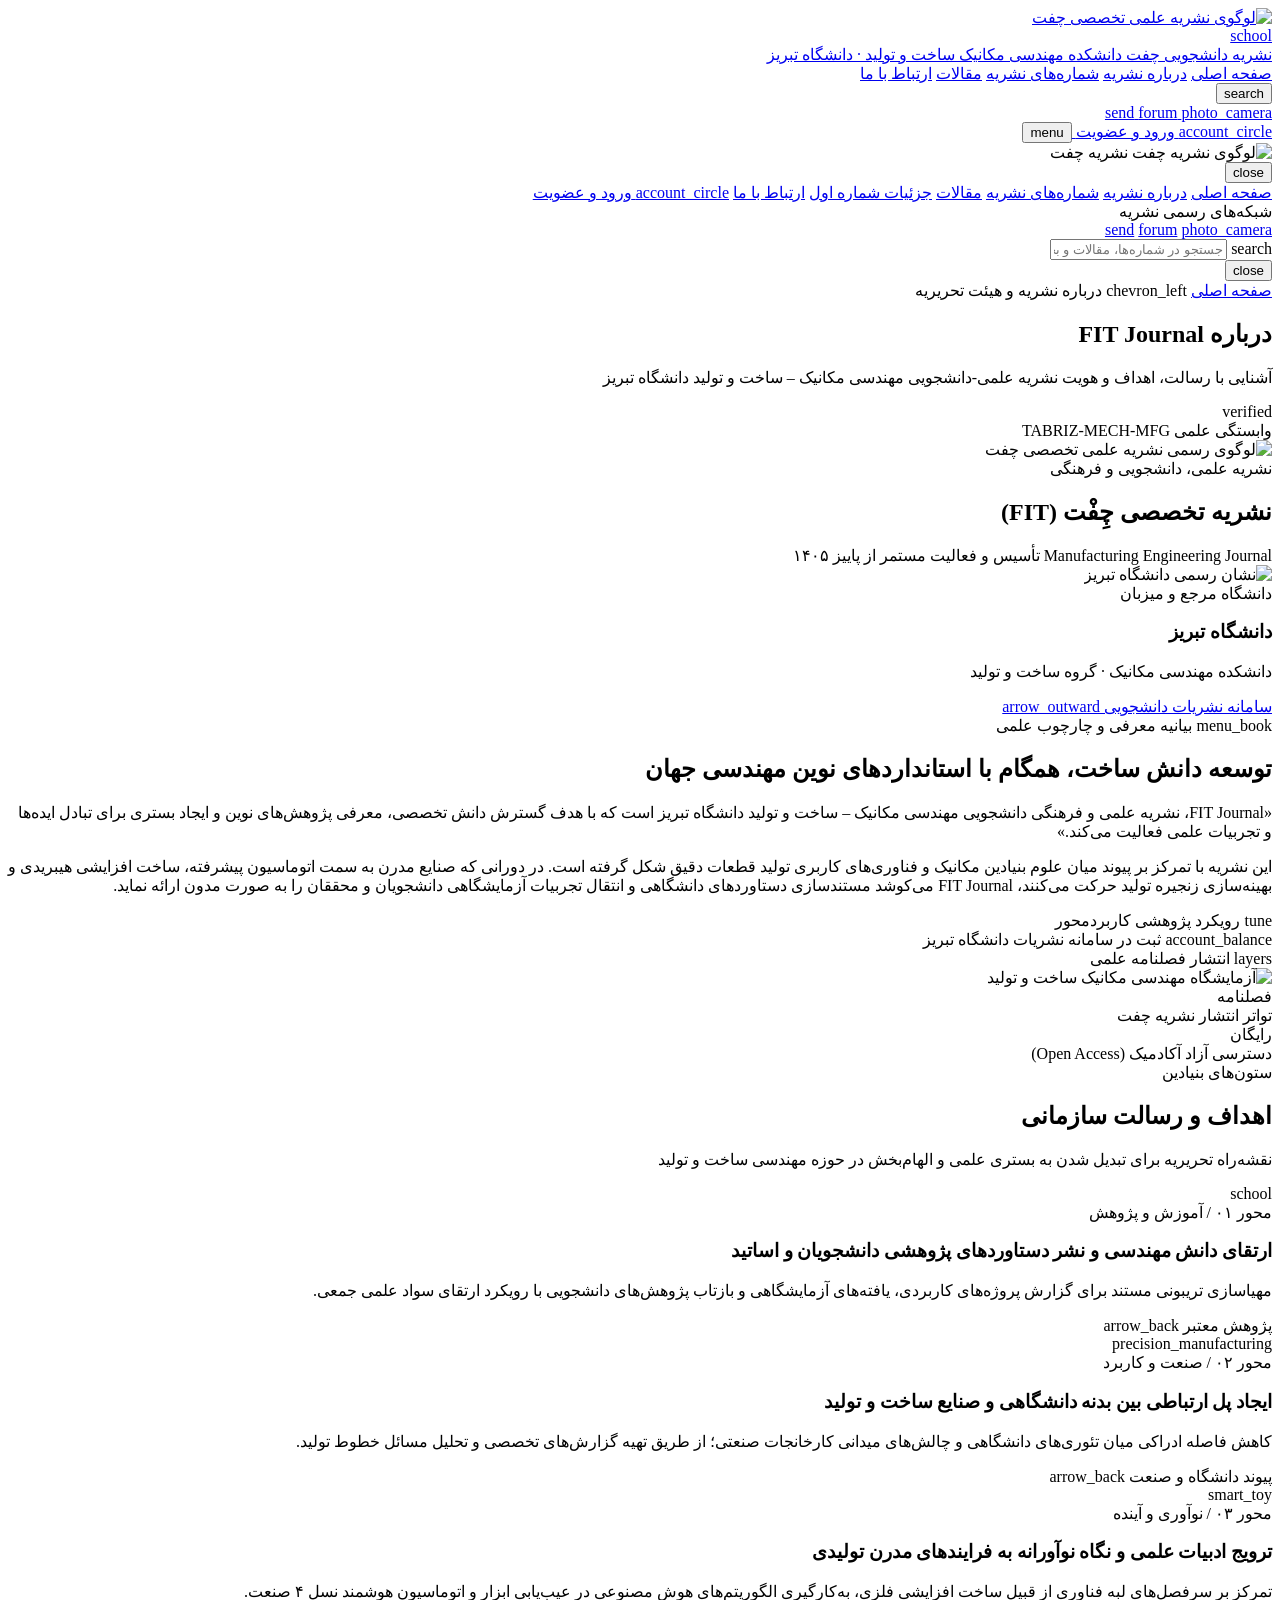
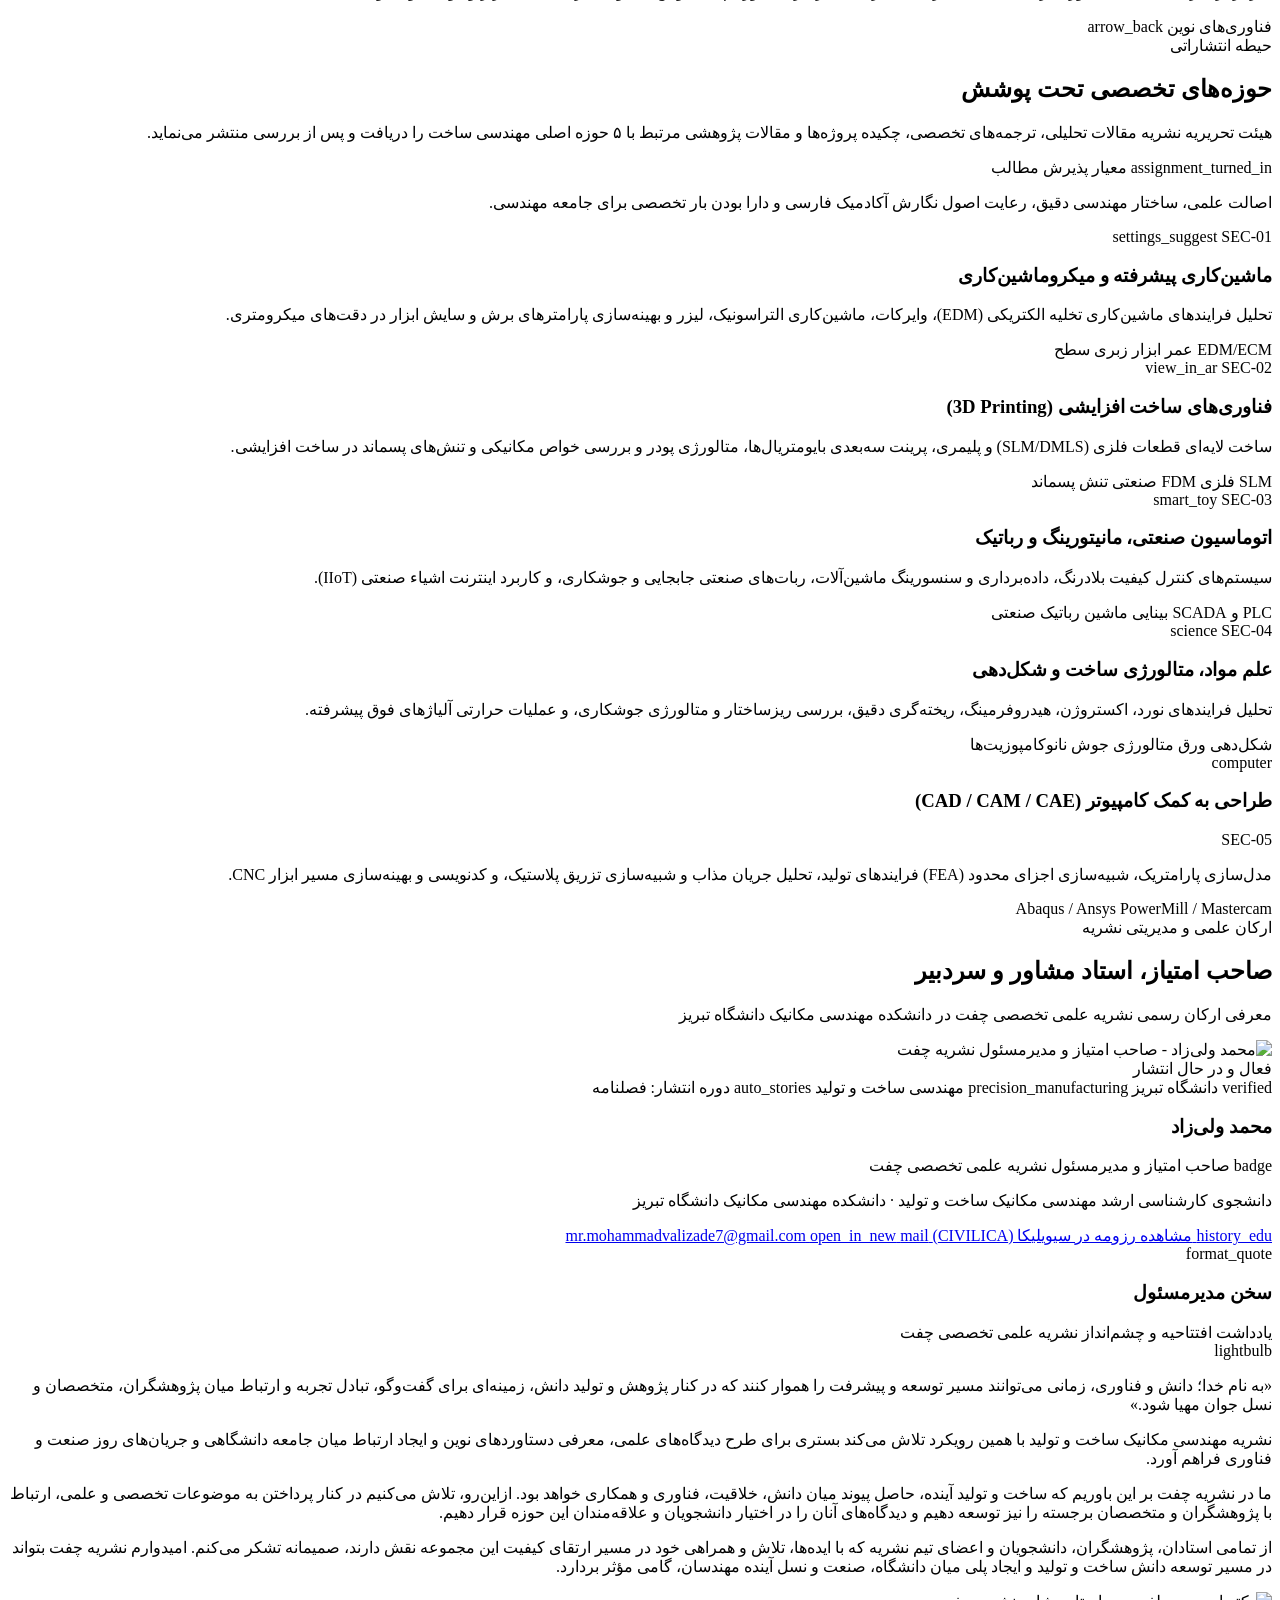
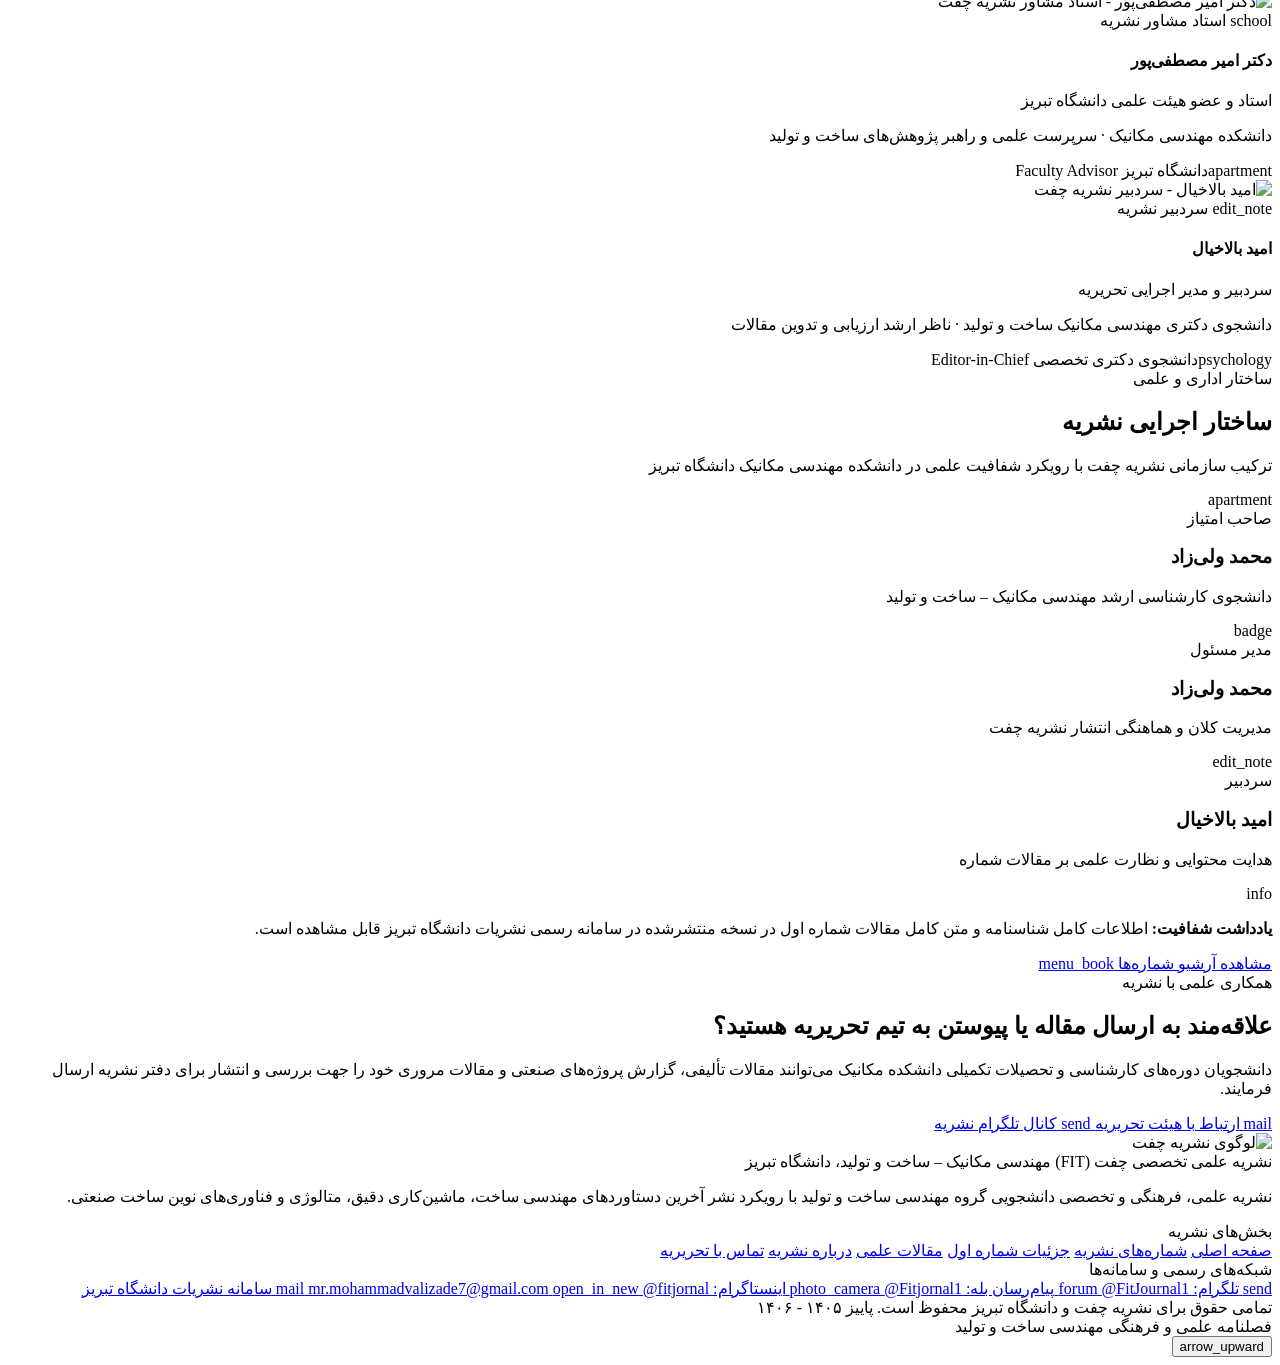
==== about.html @ 4183b78a "Add files via upload" ====
<!DOCTYPE html>
<html dir="rtl" lang="fa">
<head>
  <meta charset="utf-8" />
  <meta name="viewport" content="width=device-width, initial-scale=1.0" />
  <title>درباره نشریه | نشریه علمی تخصصی چفت (FIT) دانشگاه تبریز</title>
  <meta name="description" content="آشنایی با رسالت، اهداف، حوزه‌های تخصصی و ارکان علمی و تحریریه نشریه علمی دانشجویی مهندسی مکانیک – ساخت و تولید (چفت) دانشگاه تبریز." />
  <meta property="og:title" content="درباره نشریه علمی تخصصی چفت | دانشگاه تبریز" />
  <meta property="og:description" content="معرفی نشریه، صاحب امتیاز، استاد مشاور و سردبیر نشریه چفت" />
  <meta property="og:type" content="website" />
  <link rel="icon" type="image/jpeg" href="assets/images/fit-journal-logo.jpg" />
  <link rel="stylesheet" href="assets/css/fonts.css" />
  <link rel="stylesheet" href="assets/css/style.css" />
</head>
<body class="bg-surface font-body-md text-body-md text-on-surface">
  <!-- Header -->
  <header class="fixed top-0 w-full z-50 bg-surface-container-lowest/90 backdrop-blur-xl shadow-[0_1px_8px_rgba(0,0,0,0.04)]">
    <div class="h-20 max-w-7xl mx-auto px-margin-mobile lg:px-margin flex items-center justify-between gap-space-md">
      <a href="index.html" class="flex items-center gap-space-sm group">
        <div class="flex items-center gap-space-xs">
          <img alt="لوگوی نشریه علمی تخصصی چفت" class="w-9 h-9 rounded-full object-cover bg-surface-container-low" src="assets/images/fit-journal-logo.jpg" />
          <div class="w-7 h-7 rounded-lg bg-surface-container-high flex items-center justify-center text-primary">
            <span class="material-symbols-outlined text-[18px]">school</span>
          </div>
        </div>
        <div class="flex flex-col">
          <span class="font-title-md text-title-md text-on-surface group-hover:text-primary transition-colors">نشریه دانشجویی چفت</span>
          <span class="font-label-sm text-label-sm text-secondary hidden sm:block">دانشکده مهندسی مکانیک ساخت و تولید · دانشگاه تبریز</span>
        </div>
      </a>

      <nav aria-label="منوی اصلی" class="hidden lg:flex items-center gap-space-lg">
        <a class="font-title-md text-title-md text-on-surface-variant hover:text-on-surface transition-colors" href="index.html">صفحه اصلی</a>
        <a aria-current="page" class="transition-colors text-primary font-title-md" href="about.html">درباره نشریه</a>
        <a class="font-title-md text-title-md text-on-surface-variant hover:text-on-surface transition-colors" href="issues.html">شماره‌های نشریه</a>
        <a class="font-title-md text-title-md text-on-surface-variant hover:text-on-surface transition-colors" href="articles.html">مقالات</a>
        <a class="font-title-md text-title-md text-on-surface-variant hover:text-on-surface transition-colors" href="contact.html">ارتباط با ما</a>
      </nav>

      <div class="flex items-center gap-space-sm">
        <button id="global-search-trigger" aria-label="جستجو در نشریه" class="w-9 h-9 rounded-lg flex items-center justify-center text-on-surface-variant hover:bg-surface-container-high hover:text-on-surface transition-colors" type="button">
          <span class="material-symbols-outlined text-[20px]">search</span>
        </button>
        <div class="hidden sm:flex items-center gap-space-xs">
          <a aria-label="تلگرام نشریه چفت" class="w-8 h-8 rounded-lg flex items-center justify-center text-secondary hover:bg-surface-container-high hover:text-on-surface transition-colors" href="https://t.me/FitJournal1" rel="noopener noreferrer" target="_blank" title="تلگرام">
            <span class="material-symbols-outlined text-[18px]">send</span>
          </a>
          <a aria-label="بله نشریه چفت" class="w-8 h-8 rounded-lg flex items-center justify-center text-secondary hover:bg-surface-container-high hover:text-on-surface transition-colors" href="https://ble.ir/Fitjornal1" rel="noopener noreferrer" target="_blank" title="بله">
            <span class="material-symbols-outlined text-[18px]">forum</span>
          </a>
          <a aria-label="اینستاگرام نشریه چفت" class="w-8 h-8 rounded-lg flex items-center justify-center text-secondary hover:bg-surface-container-high hover:text-on-surface transition-colors" href="https://www.instagram.com/fitjornal" rel="noopener noreferrer" target="_blank" title="اینستاگرام">
            <span class="material-symbols-outlined text-[18px]">photo_camera</span>
          </a>
        </div>
        <a class="hidden sm:flex items-center gap-space-xs px-space-md py-space-xs bg-surface-container-low text-on-surface hover:bg-surface-container-high rounded-lg transition-colors font-label-md text-label-md" href="account.html">
          <span class="material-symbols-outlined text-[18px]">account_circle</span>
          <span>ورود و عضویت</span>
        </a>
        <button id="mobile-menu-toggle" aria-label="باز کردن منو" aria-expanded="false" aria-controls="mobile-nav-drawer" class="lg:hidden w-9 h-9 rounded-lg flex items-center justify-center text-on-surface bg-surface-container-low hover:bg-surface-container-high transition-colors" type="button">
          <span class="material-symbols-outlined text-[22px]">menu</span>
        </button>
      </div>
    </div>
  </header>

  <!-- Mobile Navigation Drawer -->
  <div id="mobile-nav-drawer" class="fixed inset-0 z-50 hidden lg:hidden" role="dialog" aria-modal="true" aria-label="منوی موبایل">
    <div id="mobile-nav-backdrop" class="fixed inset-0 bg-inverse-surface/40 backdrop-blur-sm"></div>
    <div class="fixed top-0 right-0 bottom-0 w-72 max-w-[85vw] bg-surface-container-lowest shadow-2xl p-space-lg flex flex-col justify-between overflow-y-auto">
      <div class="flex flex-col gap-space-lg">
        <div class="flex items-center justify-between">
          <div class="flex items-center gap-space-xs">
            <img alt="لوگوی نشریه چفت" class="w-8 h-8 rounded-full object-cover" src="assets/images/fit-journal-logo.jpg" />
            <span class="font-title-md text-title-md text-on-surface font-bold">نشریه چفت</span>
          </div>
          <button id="mobile-menu-close" aria-label="بستن منو" class="w-8 h-8 rounded-lg flex items-center justify-center text-secondary hover:bg-surface-container-high" type="button">
            <span class="material-symbols-outlined text-[20px]">close</span>
          </button>
        </div>
        <nav class="flex flex-col gap-space-xs" aria-label="منوی موبایل">
          <a class="px-space-md py-space-sm rounded-lg text-on-surface-variant hover:bg-surface-container-low font-title-md" href="index.html">صفحه اصلی</a>
          <a aria-current="page" class="px-space-md py-space-sm rounded-lg bg-surface-container-low text-primary font-title-md" href="about.html">درباره نشریه</a>
          <a class="px-space-md py-space-sm rounded-lg text-on-surface-variant hover:bg-surface-container-low font-title-md" href="issues.html">شماره‌های نشریه</a>
          <a class="px-space-md py-space-sm rounded-lg text-on-surface-variant hover:bg-surface-container-low font-title-md" href="articles.html">مقالات</a>
          <a class="px-space-md py-space-sm rounded-lg text-on-surface-variant hover:bg-surface-container-low font-title-md" href="issue-details.html">جزئیات شماره اول</a>
          <a class="px-space-md py-space-sm rounded-lg text-on-surface-variant hover:bg-surface-container-low font-title-md" href="contact.html">ارتباط با ما</a>
          <a class="px-space-md py-space-sm rounded-lg bg-primary text-on-primary font-label-md mt-space-xs flex items-center justify-center gap-space-xs" href="account.html">
            <span class="material-symbols-outlined text-[18px]">account_circle</span>
            <span>ورود و عضویت</span>
          </a>
        </nav>
      </div>
      <div class="pt-space-lg flex flex-col gap-space-xs">
        <span class="font-label-sm text-label-sm text-secondary">شبکه‌های رسمی نشریه</span>
        <div class="flex items-center gap-space-xs">
          <a aria-label="تلگرام" class="w-9 h-9 rounded-lg bg-surface-container-low flex items-center justify-center text-secondary hover:text-primary" href="https://t.me/FitJournal1" rel="noopener noreferrer" target="_blank"><span class="material-symbols-outlined text-[18px]">send</span></a>
          <a aria-label="بله" class="w-9 h-9 rounded-lg bg-surface-container-low flex items-center justify-center text-secondary hover:text-primary" href="https://ble.ir/Fitjornal1" rel="noopener noreferrer" target="_blank"><span class="material-symbols-outlined text-[18px]">forum</span></a>
          <a aria-label="اینستاگرام" class="w-9 h-9 rounded-lg bg-surface-container-low flex items-center justify-center text-secondary hover:text-primary" href="https://www.instagram.com/fitjornal" rel="noopener noreferrer" target="_blank"><span class="material-symbols-outlined text-[18px]">photo_camera</span></a>
        </div>
      </div>
    </div>
  </div>

  <!-- Global Search Modal -->
  <div id="global-search-modal" class="fixed inset-0 z-50 hidden flex items-start justify-center pt-20 px-margin-mobile" role="dialog" aria-modal="true" aria-label="جستجو در نشریه چفت">
    <div id="global-search-backdrop" class="fixed inset-0 bg-inverse-surface/40 backdrop-blur-sm"></div>
    <div class="relative z-10 w-full max-w-2xl bg-surface-container-lowest rounded-xl shadow-2xl p-space-lg flex flex-col gap-space-md">
      <div class="flex items-center justify-between gap-space-sm">
        <div class="relative flex-1">
          <span class="material-symbols-outlined absolute right-3 top-1/2 -translate-y-1/2 text-secondary text-[20px]">search</span>
          <input id="global-search-input" type="text" class="w-full bg-surface-container-low text-on-surface pr-10 pl-space-md py-2.5 rounded-lg font-body-md text-body-md focus:outline-none focus:ring-2 focus:ring-primary/30" placeholder="جستجو در شماره‌ها، مقالات و بخش‌های نشریه..." />
        </div>
        <button id="global-search-close" aria-label="بستن جستجو" class="w-9 h-9 rounded-lg flex items-center justify-center text-secondary hover:bg-surface-container-high" type="button">
          <span class="material-symbols-outlined text-[20px]">close</span>
        </button>
      </div>
      <div id="global-search-results" class="flex flex-col gap-space-xs max-h-80 overflow-y-auto"></div>
    </div>
  </div>

  <main class="w-full pt-20 bg-surface min-h-[calc(100vh-5rem)]">
    <div class="flex flex-col w-full">
      <!-- Minimalist Academic Identity Hero Banner -->
      <section class="relative w-full overflow-hidden bg-surface py-space-xl">
        <div class="max-w-7xl mx-auto px-margin-mobile lg:px-margin">
          <nav aria-label="مسیر راهنما" class="flex items-center gap-space-xs font-label-md text-label-md text-secondary mb-space-lg">
            <a class="hover:text-primary transition-colors" href="index.html">صفحه اصلی</a>
            <span class="material-symbols-outlined text-[14px]">chevron_left</span>
            <span class="text-on-surface font-title-md">درباره نشریه و هیئت تحریریه</span>
          </nav>

          <div class="grid grid-cols-1 lg:grid-cols-12 gap-space-lg items-end mb-space-xl">
            <div class="lg:col-span-8 flex flex-col gap-space-sm">
              <h1 class="font-display-lg text-display-lg-mobile md:text-display-lg text-on-surface tracking-tight">
                درباره FIT Journal
              </h1>
              <p class="font-headline-sm text-headline-sm text-secondary font-normal max-w-3xl leading-relaxed">
                آشنایی با رسالت، اهداف و هویت نشریه علمی-دانشجویی مهندسی مکانیک – ساخت و تولید دانشگاه تبریز
              </p>
            </div>
            <div class="lg:col-span-4 flex lg:justify-end">
              <div class="inline-flex items-center gap-space-sm bg-surface-container-lowest px-space-md py-space-sm rounded-xl shadow-sm">
                <div class="w-8 h-8 rounded-lg bg-surface-container-high flex items-center justify-center text-primary">
                  <span class="material-symbols-outlined text-[20px]">verified</span>
                </div>
                <div class="flex flex-col">
                  <span class="font-label-sm text-label-sm text-secondary uppercase tracking-wider">وابستگی علمی</span>
                  <span class="font-technical-code text-technical-code text-on-surface font-medium" dir="ltr">TABRIZ-MECH-MFG</span>
                </div>
              </div>
            </div>
          </div>

          <!-- Dignified Dual Institutional Crests Presentation -->
          <div class="w-full bg-surface-container-lowest rounded-xl shadow-sm p-space-lg lg:p-space-xl relative overflow-hidden">
            <div class="absolute -left-12 -top-12 w-64 h-64 bg-surface-container-high/40 rounded-full blur-3xl pointer-events-none"></div>
            <div class="grid grid-cols-1 md:grid-cols-12 gap-space-xl items-center relative z-10">
              <!-- Journal Crest & Identity -->
              <div class="md:col-span-6 flex flex-col sm:flex-row items-center sm:items-start gap-space-lg text-center sm:text-right">
                <div class="w-28 h-28 sm:w-32 sm:h-32 flex-shrink-0 bg-surface-container-low rounded-xl p-3 flex items-center justify-center shadow-sm">
                  <img alt="لوگوی رسمی نشریه علمی تخصصی چفت" class="max-w-full max-h-full object-contain" src="assets/images/fit-journal-logo.jpg" />
                </div>
                <div class="flex flex-col justify-center">
                  <span class="font-label-sm text-label-sm text-primary uppercase font-semibold">نشریه علمی، دانشجویی و فرهنگی</span>
                  <h2 class="font-headline-sm text-headline-sm text-on-surface mt-1 mb-1">نشریه تخصصی چِفْت (FIT)</h2>
                  <span class="font-body-md text-body-md text-secondary" dir="ltr">Manufacturing Engineering Journal</span>
                  <span class="font-label-sm text-label-sm text-outline mt-2">تأسیس و فعالیت مستمر از پاییز ۱۴۰۵</span>
                </div>
              </div>

              <!-- Divider -->
              <div class="hidden md:flex md:col-span-1 justify-center items-center h-24 relative">
                <div class="w-px h-full bg-surface-container-highest"></div>
                <div class="absolute w-2 h-2 rounded-full bg-outline-variant"></div>
              </div>

              <!-- University of Tabriz Crest & Department -->
              <div class="md:col-span-5 flex flex-col sm:flex-row items-center sm:items-start gap-space-lg text-center sm:text-right">
                <div class="w-28 h-28 sm:w-32 sm:h-32 flex-shrink-0 bg-surface-container-low rounded-xl p-3 flex items-center justify-center shadow-sm">
                  <img alt="نشان رسمی دانشگاه تبریز" class="max-w-full max-h-full object-contain" src="assets/images/university-logo.jpg" />
                </div>
                <div class="flex flex-col justify-center">
                  <span class="font-label-sm text-label-sm text-secondary uppercase font-semibold">دانشگاه مرجع و میزبان</span>
                  <h3 class="font-title-lg text-title-lg text-on-surface mt-1 mb-1">دانشگاه تبریز</h3>
                  <p class="font-body-md text-body-md text-secondary">دانشکده مهندسی مکانیک · گروه ساخت و تولید</p>
                  <a class="inline-flex items-center gap-1 font-label-md text-label-md text-primary hover:text-primary-container transition-colors mt-2" href="https://stjournals.tabrizu.ac.ir/fa/page/13304/" rel="noopener noreferrer" target="_blank">
                    <span>سامانه نشریات دانشجویی</span>
                    <span class="material-symbols-outlined text-[15px]">arrow_outward</span>
                  </a>
                </div>
              </div>
            </div>
          </div>
        </div>
      </section>

      <!-- Editorial Introduction -->
      <section class="w-full py-space-xl bg-surface-container-lowest">
        <div class="max-w-7xl mx-auto px-margin-mobile lg:px-margin">
          <div class="grid grid-cols-1 lg:grid-cols-12 gap-space-xl items-center">
            <div class="lg:col-span-7 flex flex-col gap-space-md">
              <div class="flex items-center gap-space-xs text-primary font-label-md text-label-md">
                <span class="material-symbols-outlined text-[18px]">menu_book</span>
                <span>بیانیه معرفی و چارچوب علمی</span>
              </div>
              <h2 class="font-headline-lg text-headline-lg text-on-surface leading-tight">
                توسعه دانش ساخت، همگام با استانداردهای نوین مهندسی جهان
              </h2>
              <div class="bg-surface-container-low p-space-lg rounded-xl shadow-sm">
                <p class="font-title-lg text-title-lg text-on-surface leading-loose font-normal">
                  «FIT Journal، نشریه علمی و فرهنگی دانشجویی مهندسی مکانیک – ساخت و تولید دانشگاه تبریز است که با هدف گسترش دانش تخصصی، معرفی پژوهش‌های نوین و ایجاد بستری برای تبادل ایده‌ها و تجربیات علمی فعالیت می‌کند.»
                </p>
              </div>
              <p class="font-body-lg text-body-lg text-secondary leading-relaxed text-justify">
                این نشریه با تمرکز بر پیوند میان علوم بنیادین مکانیک و فناوری‌های کاربری تولید قطعات دقیق شکل گرفته است. در دورانی که صنایع مدرن به سمت اتوماسیون پیشرفته، ساخت افزایشی هیبریدی و بهینه‌سازی زنجیره تولید حرکت می‌کنند، FIT Journal می‌کوشد مستندسازی دستاوردهای دانشگاهی و انتقال تجربیات آزمایشگاهی دانشجویان و محققان را به صورت مدون ارائه نماید.
              </p>
              <div class="flex flex-wrap items-center gap-space-md pt-space-xs">
                <div class="flex items-center gap-2">
                  <span class="material-symbols-outlined text-primary text-[20px]">tune</span>
                  <span class="font-body-md text-body-md text-on-surface">رویکرد پژوهشی کاربردمحور</span>
                </div>
                <div class="flex items-center gap-2">
                  <span class="material-symbols-outlined text-primary text-[20px]">account_balance</span>
                  <span class="font-body-md text-body-md text-on-surface">ثبت در سامانه نشریات دانشگاه تبریز</span>
                </div>
                <div class="flex items-center gap-2">
                  <span class="material-symbols-outlined text-primary text-[20px]">layers</span>
                  <span class="font-body-md text-body-md text-on-surface">انتشار فصلنامه علمی</span>
                </div>
              </div>
            </div>

            <div class="lg:col-span-5 flex flex-col gap-space-md">
              <div class="relative rounded-xl overflow-hidden shadow-md">
                <img alt="آزمایشگاه مهندسی مکانیک ساخت و تولید" class="w-full h-80 object-cover" src="assets/images/mech-lab.png" />
              </div>
              <div class="grid grid-cols-2 gap-space-sm">
                <div class="bg-surface-container-low p-space-md rounded-xl">
                  <div class="font-headline-md text-headline-md text-primary font-bold">فصلنامه</div>
                  <div class="font-label-md text-label-md text-secondary mt-1">تواتر انتشار نشریه چفت</div>
                </div>
                <div class="bg-surface-container-low p-space-md rounded-xl">
                  <div class="font-headline-md text-headline-md text-tertiary font-bold">رایگان</div>
                  <div class="font-label-md text-label-md text-secondary mt-1">دسترسی آزاد آکادمیک (Open Access)</div>
                </div>
              </div>
            </div>
          </div>
        </div>
      </section>

      <!-- Mission & Vision -->
      <section class="w-full py-space-xl bg-surface">
        <div class="max-w-7xl mx-auto px-margin-mobile lg:px-margin">
          <div class="flex flex-col items-center text-center max-w-3xl mx-auto mb-space-xl">
            <span class="text-primary font-label-md text-label-md uppercase tracking-wider mb-2">ستون‌های بنیادین</span>
            <h2 class="font-headline-lg text-headline-lg text-on-surface">اهداف و رسالت سازمانی</h2>
            <p class="font-body-md text-body-md text-secondary mt-2">
              نقشه‌راه تحریریه برای تبدیل شدن به بستری علمی و الهام‌بخش در حوزه مهندسی ساخت و تولید
            </p>
          </div>
          <div class="grid grid-cols-1 md:grid-cols-3 gap-space-lg">
            <div class="bg-surface-container-lowest p-space-xl rounded-xl shadow-sm hover:shadow-md transition-shadow flex flex-col justify-between group">
              <div class="flex flex-col">
                <div class="w-12 h-12 rounded-xl bg-surface-container-high flex items-center justify-center text-primary mb-space-lg group-hover:scale-105 transition-transform">
                  <span class="material-symbols-outlined text-[26px]">school</span>
                </div>
                <span class="font-technical-code text-technical-code text-outline mb-1">محور ۰۱ / آموزش و پژوهش</span>
                <h3 class="font-title-lg text-title-lg text-on-surface font-bold leading-snug mb-space-sm">
                  ارتقای دانش مهندسی و نشر دستاوردهای پژوهشی دانشجویان و اساتید
                </h3>
                <p class="font-body-md text-body-md text-secondary leading-relaxed">
                  مهیاسازی تریبونی مستند برای گزارش پروژه‌های کاربردی، یافته‌های آزمایشگاهی و بازتاب پژوهش‌های دانشجویی با رویکرد ارتقای سواد علمی جمعی.
                </p>
              </div>
              <div class="pt-space-lg mt-space-md flex items-center gap-space-xs text-primary font-label-md text-label-md">
                <span>پژوهش معتبر</span>
                <span class="material-symbols-outlined text-[16px]">arrow_back</span>
              </div>
            </div>

            <div class="bg-surface-container-lowest p-space-xl rounded-xl shadow-sm hover:shadow-md transition-shadow flex flex-col justify-between group">
              <div class="flex flex-col">
                <div class="w-12 h-12 rounded-xl bg-surface-container-high flex items-center justify-center text-primary mb-space-lg group-hover:scale-105 transition-transform">
                  <span class="material-symbols-outlined text-[26px]">precision_manufacturing</span>
                </div>
                <span class="font-technical-code text-technical-code text-outline mb-1">محور ۰۲ / صنعت و کاربرد</span>
                <h3 class="font-title-lg text-title-lg text-on-surface font-bold leading-snug mb-space-sm">
                  ایجاد پل ارتباطی بین بدنه دانشگاهی و صنایع ساخت و تولید
                </h3>
                <p class="font-body-md text-body-md text-secondary leading-relaxed">
                  کاهش فاصله ادراکی میان تئوری‌های دانشگاهی و چالش‌های میدانی کارخانجات صنعتی؛ از طریق تهیه گزارش‌های تخصصی و تحلیل مسائل خطوط تولید.
                </p>
              </div>
              <div class="pt-space-lg mt-space-md flex items-center gap-space-xs text-primary font-label-md text-label-md">
                <span>پیوند دانشگاه و صنعت</span>
                <span class="material-symbols-outlined text-[16px]">arrow_back</span>
              </div>
            </div>

            <div class="bg-surface-container-lowest p-space-xl rounded-xl shadow-sm hover:shadow-md transition-shadow flex flex-col justify-between group">
              <div class="flex flex-col">
                <div class="w-12 h-12 rounded-xl bg-surface-container-high flex items-center justify-center text-primary mb-space-lg group-hover:scale-105 transition-transform">
                  <span class="material-symbols-outlined text-[26px]">smart_toy</span>
                </div>
                <span class="font-technical-code text-technical-code text-outline mb-1">محور ۰۳ / نوآوری و آینده</span>
                <h3 class="font-title-lg text-title-lg text-on-surface font-bold leading-snug mb-space-sm">
                  ترویج ادبیات علمی و نگاه نوآورانه به فرایندهای مدرن تولیدی
                </h3>
                <p class="font-body-md text-body-md text-secondary leading-relaxed">
                  تمرکز بر سرفصل‌های لبه فناوری از قبیل ساخت افزایشی فلزی، به‌کارگیری الگوریتم‌های هوش مصنوعی در عیب‌یابی ابزار و اتوماسیون هوشمند نسل ۴ صنعت.
                </p>
              </div>
              <div class="pt-space-lg mt-space-md flex items-center gap-space-xs text-primary font-label-md text-label-md">
                <span>فناوری‌های نوین</span>
                <span class="material-symbols-outlined text-[16px]">arrow_back</span>
              </div>
            </div>
          </div>
        </div>
      </section>

      <!-- Areas of Specialization -->
      <section class="w-full py-space-xl bg-surface-container-low">
        <div class="max-w-7xl mx-auto px-margin-mobile lg:px-margin">
          <div class="grid grid-cols-1 lg:grid-cols-12 gap-space-xl items-start">
            <div class="lg:col-span-4 flex flex-col gap-space-sm lg:sticky lg:top-24">
              <span class="text-primary font-label-md text-label-md uppercase font-semibold">حیطه انتشاراتی</span>
              <h2 class="font-headline-lg text-headline-lg text-on-surface">حوزه‌های تخصصی تحت پوشش</h2>
              <p class="font-body-md text-body-md text-secondary leading-relaxed">
                هیئت تحریریه نشریه مقالات تحلیلی، ترجمه‌های تخصصی، چکیده پروژه‌ها و مقالات پژوهشی مرتبط با ۵ حوزه اصلی مهندسی ساخت را دریافت و پس از بررسی منتشر می‌نماید.
              </p>
              <div class="mt-space-md p-space-md bg-surface-container-lowest rounded-xl shadow-sm">
                <div class="flex items-center gap-space-xs text-on-surface font-title-md text-title-md font-medium mb-1">
                  <span class="material-symbols-outlined text-primary text-[20px]">assignment_turned_in</span>
                  <span>معیار پذیرش مطالب</span>
                </div>
                <p class="font-body-md text-body-md text-secondary">
                  اصالت علمی، ساختار مهندسی دقیق، رعایت اصول نگارش آکادمیک فارسی و دارا بودن بار تخصصی برای جامعه مهندسی.
                </p>
              </div>
            </div>

            <div class="lg:col-span-8 grid grid-cols-1 sm:grid-cols-2 gap-space-md">
              <div class="bg-surface-container-lowest p-space-lg rounded-xl shadow-sm hover:shadow-md transition-all flex flex-col justify-between">
                <div>
                  <div class="flex items-center justify-between mb-space-sm">
                    <span class="w-10 h-10 rounded-lg bg-surface-container-high flex items-center justify-center text-primary">
                      <span class="material-symbols-outlined text-[22px]">settings_suggest</span>
                    </span>
                    <span class="font-technical-code text-technical-code text-outline">SEC-01</span>
                  </div>
                  <h3 class="font-title-lg text-title-lg text-on-surface mb-2 font-semibold">ماشین‌کاری پیشرفته و میکروماشین‌کاری</h3>
                  <p class="font-body-md text-body-md text-secondary leading-relaxed">
                    تحلیل فرایندهای ماشین‌کاری تخلیه الکتریکی (EDM)، وایرکات، ماشین‌کاری التراسونیک، لیزر و بهینه‌سازی پارامترهای برش و سایش ابزار در دقت‌های میکرومتری.
                  </p>
                </div>
                <div class="pt-space-md mt-space-sm flex flex-wrap gap-1.5">
                  <span class="font-label-sm text-label-sm px-2.5 py-0.5 rounded-full bg-surface-container-low text-secondary">EDM/ECM</span>
                  <span class="font-label-sm text-label-sm px-2.5 py-0.5 rounded-full bg-surface-container-low text-secondary">عمر ابزار</span>
                  <span class="font-label-sm text-label-sm px-2.5 py-0.5 rounded-full bg-surface-container-low text-secondary">زبری سطح</span>
                </div>
              </div>

              <div class="bg-surface-container-lowest p-space-lg rounded-xl shadow-sm hover:shadow-md transition-all flex flex-col justify-between">
                <div>
                  <div class="flex items-center justify-between mb-space-sm">
                    <span class="w-10 h-10 rounded-lg bg-surface-container-high flex items-center justify-center text-primary">
                      <span class="material-symbols-outlined text-[22px]">view_in_ar</span>
                    </span>
                    <span class="font-technical-code text-technical-code text-outline">SEC-02</span>
                  </div>
                  <h3 class="font-title-lg text-title-lg text-on-surface mb-2 font-semibold">فناوری‌های ساخت افزایشی (3D Printing)</h3>
                  <p class="font-body-md text-body-md text-secondary leading-relaxed">
                    ساخت لایه‌ای قطعات فلزی (SLM/DMLS) و پلیمری، پرینت سه‌بعدی بایومتریال‌ها، متالورژی پودر و بررسی خواص مکانیکی و تنش‌های پسماند در ساخت افزایشی.
                  </p>
                </div>
                <div class="pt-space-md mt-space-sm flex flex-wrap gap-1.5">
                  <span class="font-label-sm text-label-sm px-2.5 py-0.5 rounded-full bg-surface-container-low text-secondary">SLM فلزی</span>
                  <span class="font-label-sm text-label-sm px-2.5 py-0.5 rounded-full bg-surface-container-low text-secondary">FDM صنعتی</span>
                  <span class="font-label-sm text-label-sm px-2.5 py-0.5 rounded-full bg-surface-container-low text-secondary">تنش پسماند</span>
                </div>
              </div>

              <div class="bg-surface-container-lowest p-space-lg rounded-xl shadow-sm hover:shadow-md transition-all flex flex-col justify-between">
                <div>
                  <div class="flex items-center justify-between mb-space-sm">
                    <span class="w-10 h-10 rounded-lg bg-surface-container-high flex items-center justify-center text-primary">
                      <span class="material-symbols-outlined text-[22px]">smart_toy</span>
                    </span>
                    <span class="font-technical-code text-technical-code text-outline">SEC-03</span>
                  </div>
                  <h3 class="font-title-lg text-title-lg text-on-surface mb-2 font-semibold">اتوماسیون صنعتی، مانیتورینگ و رباتیک</h3>
                  <p class="font-body-md text-body-md text-secondary leading-relaxed">
                    سیستم‌های کنترل کیفیت بلادرنگ، داده‌برداری و سنسورینگ ماشین‌آلات، ربات‌های صنعتی جابجایی و جوشکاری، و کاربرد اینترنت اشیاء صنعتی (IIoT).
                  </p>
                </div>
                <div class="pt-space-md mt-space-sm flex flex-wrap gap-1.5">
                  <span class="font-label-sm text-label-sm px-2.5 py-0.5 rounded-full bg-surface-container-low text-secondary">PLC و SCADA</span>
                  <span class="font-label-sm text-label-sm px-2.5 py-0.5 rounded-full bg-surface-container-low text-secondary">بینایی ماشین</span>
                  <span class="font-label-sm text-label-sm px-2.5 py-0.5 rounded-full bg-surface-container-low text-secondary">رباتیک صنعتی</span>
                </div>
              </div>

              <div class="bg-surface-container-lowest p-space-lg rounded-xl shadow-sm hover:shadow-md transition-all flex flex-col justify-between">
                <div>
                  <div class="flex items-center justify-between mb-space-sm">
                    <span class="w-10 h-10 rounded-lg bg-surface-container-high flex items-center justify-center text-primary">
                      <span class="material-symbols-outlined text-[22px]">science</span>
                    </span>
                    <span class="font-technical-code text-technical-code text-outline">SEC-04</span>
                  </div>
                  <h3 class="font-title-lg text-title-lg text-on-surface mb-2 font-semibold">علم مواد، متالورژی ساخت و شکل‌دهی</h3>
                  <p class="font-body-md text-body-md text-secondary leading-relaxed">
                    تحلیل فرایندهای نورد، اکستروژن، هیدروفرمینگ، ریخته‌گری دقیق، بررسی ریزساختار و متالورژی جوشکاری، و عملیات حرارتی آلیاژهای فوق پیشرفته.
                  </p>
                </div>
                <div class="pt-space-md mt-space-sm flex flex-wrap gap-1.5">
                  <span class="font-label-sm text-label-sm px-2.5 py-0.5 rounded-full bg-surface-container-low text-secondary">شکل‌دهی ورق</span>
                  <span class="font-label-sm text-label-sm px-2.5 py-0.5 rounded-full bg-surface-container-low text-secondary">متالورژی جوش</span>
                  <span class="font-label-sm text-label-sm px-2.5 py-0.5 rounded-full bg-surface-container-low text-secondary">نانوکامپوزیت‌ها</span>
                </div>
              </div>

              <div class="sm:col-span-2 bg-surface-container-lowest p-space-lg rounded-xl shadow-sm hover:shadow-md transition-all flex flex-col sm:flex-row gap-space-md items-start sm:items-center justify-between">
                <div class="flex gap-space-md items-start">
                  <span class="w-10 h-10 rounded-lg bg-surface-container-high flex-shrink-0 flex items-center justify-center text-primary">
                    <span class="material-symbols-outlined text-[22px]">computer</span>
                  </span>
                  <div>
                    <div class="flex items-center gap-space-xs mb-1">
                      <h3 class="font-title-lg text-title-lg text-on-surface font-semibold">طراحی به کمک کامپیوتر (CAD / CAM / CAE)</h3>
                      <span class="font-technical-code text-technical-code text-outline mr-2">SEC-05</span>
                    </div>
                    <p class="font-body-md text-body-md text-secondary leading-relaxed max-w-2xl">
                      مدل‌سازی پارامتریک، شبیه‌سازی اجزای محدود (FEA) فرایندهای تولید، تحلیل جریان مذاب و شبیه‌سازی تزریق پلاستیک، و کدنویسی و بهینه‌سازی مسیر ابزار CNC.
                    </p>
                  </div>
                </div>
                <div class="flex flex-wrap sm:flex-col gap-1.5 flex-shrink-0">
                  <span class="font-label-sm text-label-sm px-2.5 py-1 rounded-full bg-surface-container-low text-secondary font-technical-code text-center">Abaqus / Ansys</span>
                  <span class="font-label-sm text-label-sm px-2.5 py-1 rounded-full bg-surface-container-low text-secondary font-technical-code text-center">PowerMill / Mastercam</span>
                </div>
              </div>
            </div>
          </div>
        </div>
      </section>

      <!-- Editorial Leadership & Faculty Advisor (Integrated faithfully from Stitch Screen 7) -->
      <section id="leadership" class="w-full py-space-xl bg-surface-container-lowest">
        <div class="max-w-7xl mx-auto px-margin-mobile lg:px-margin flex flex-col gap-space-xl">
          <div class="flex flex-col items-center text-center max-w-2xl mx-auto">
            <span class="text-primary font-label-md text-label-md uppercase font-semibold mb-2">ارکان علمی و مدیریتی نشریه</span>
            <h2 class="font-headline-lg text-headline-lg text-on-surface">صاحب امتیاز، استاد مشاور و سردبیر</h2>
            <p class="font-body-md text-body-md text-secondary mt-2">
              معرفی ارکان رسمی نشریه علمی تخصصی چفت در دانشکده مهندسی مکانیک دانشگاه تبریز
            </p>
          </div>

          <!-- Owner & Managing Director Profile Banner -->
          <div class="bg-surface-container-low rounded-xl p-space-lg lg:p-space-xl shadow-sm flex flex-col md:flex-row items-center md:items-start gap-space-xl relative overflow-hidden">
            <div class="absolute top-0 right-0 w-2 h-full bg-primary"></div>
            <div class="relative flex-shrink-0 group">
              <div class="relative w-40 h-44 sm:w-48 sm:h-52 rounded-xl overflow-hidden shadow-md bg-surface-container">
                <img alt="محمد ولی‌زاد - صاحب امتیاز و مدیرمسئول نشریه چفت" class="w-full h-full object-cover object-center group-hover:scale-105 transition-transform duration-500 ease-out" src="assets/images/mohammad-valizad.png" />
              </div>
              <div class="mt-3 flex items-center justify-center gap-space-xs bg-surface-container-lowest px-space-sm py-space-xs rounded-lg shadow-sm">
                <span class="w-2.5 h-2.5 rounded-full bg-tertiary"></span>
                <span class="font-label-sm text-label-sm text-on-surface">فعال و در حال انتشار</span>
              </div>
            </div>

            <div class="flex-1 flex flex-col items-center md:items-start text-center md:text-right">
              <div class="flex flex-wrap items-center justify-center md:justify-start gap-space-xs mb-space-sm">
                <span class="px-space-sm py-0.5 rounded-lg bg-surface-container-high text-on-surface font-label-sm text-label-sm flex items-center gap-1">
                  <span class="material-symbols-outlined text-[14px]">verified</span>
                  دانشگاه تبریز
                </span>
                <span class="px-space-sm py-0.5 rounded-lg bg-surface-container-high text-on-surface font-label-sm text-label-sm flex items-center gap-1">
                  <span class="material-symbols-outlined text-[14px]">precision_manufacturing</span>
                  مهندسی ساخت و تولید
                </span>
                <span class="px-space-sm py-0.5 rounded-lg bg-primary-fixed text-on-primary-fixed-variant font-label-sm text-label-sm flex items-center gap-1">
                  <span class="material-symbols-outlined text-[14px]">auto_stories</span>
                  دوره انتشار: فصلنامه
                </span>
              </div>
              <h3 class="font-headline-lg text-headline-lg text-on-surface tracking-tight mb-space-xs">
                محمد ولی‌زاد
              </h3>
              <div class="flex items-center gap-space-xs text-primary font-title-lg text-title-lg mb-space-xs">
                <span class="material-symbols-outlined text-[20px]">badge</span>
                <span>صاحب امتیاز و مدیرمسئول نشریه علمی تخصصی چفت</span>
              </div>
              <p class="font-body-lg text-body-lg text-secondary mb-space-md">
                دانشجوی کارشناسی ارشد مهندسی مکانیک ساخت و تولید · دانشکده مهندسی مکانیک دانشگاه تبریز
              </p>
              <div class="flex flex-wrap items-center justify-center md:justify-start gap-space-md">
                <a class="inline-flex items-center gap-space-xs px-space-md py-space-xs bg-primary text-on-primary hover:bg-primary-container rounded-lg font-label-md text-label-md shadow-sm transition-colors" href="https://civilica.com/p/631142/" rel="noopener noreferrer" target="_blank">
                  <span class="material-symbols-outlined text-[18px]">history_edu</span>
                  <span>مشاهده رزومه در سیویلیکا (CIVILICA)</span>
                  <span class="material-symbols-outlined text-[16px]">open_in_new</span>
                </a>
                <a class="flex items-center gap-space-xs text-secondary hover:text-primary font-label-md text-label-md" href="mailto:mr.mohammadvalizade7@gmail.com">
                  <span class="material-symbols-outlined text-[18px] text-primary">mail</span>
                  <span class="font-technical-code text-technical-code" dir="ltr">mr.mohammadvalizade7@gmail.com</span>
                </a>
              </div>
            </div>
          </div>

          <!-- Managing Director Message + Advisor & Editor-in-Chief -->
          <div class="grid grid-cols-1 lg:grid-cols-12 gap-space-xl items-start">
            <div class="lg:col-span-7 bg-surface-container-low rounded-xl p-space-lg lg:p-space-xl shadow-sm">
              <div class="flex items-center gap-space-sm pb-space-md mb-space-md">
                <div class="w-10 h-10 rounded-lg bg-primary-fixed flex items-center justify-center text-primary">
                  <span class="material-symbols-outlined text-[22px]">format_quote</span>
                </div>
                <div class="flex flex-col">
                  <h3 class="font-headline-sm text-headline-sm text-on-surface">سخن مدیرمسئول</h3>
                  <span class="font-label-sm text-label-sm text-secondary">یادداشت افتتاحیه و چشم‌انداز نشریه علمی تخصصی چفت</span>
                </div>
              </div>
              <div class="mb-space-md p-space-md rounded-xl bg-surface-container-lowest flex items-start gap-space-sm">
                <span class="material-symbols-outlined text-primary text-[24px] flex-shrink-0 mt-0.5">lightbulb</span>
                <p class="font-title-md text-title-md text-on-surface font-semibold leading-relaxed">
                  «به نام خدا؛ دانش و فناوری، زمانی می‌توانند مسیر توسعه و پیشرفت را هموار کنند که در کنار پژوهش و تولید دانش، زمینه‌ای برای گفت‌وگو، تبادل تجربه و ارتباط میان پژوهشگران، متخصصان و نسل جوان مهیا شود.»
                </p>
              </div>
              <div class="flex flex-col gap-space-sm font-body-md text-body-md text-on-surface leading-loose text-justify">
                <p>
                  نشریه مهندسی مکانیک ساخت و تولید با همین رویکرد تلاش می‌کند بستری برای طرح دیدگاه‌های علمی، معرفی دستاوردهای نوین و ایجاد ارتباط میان جامعه دانشگاهی و جریان‌های روز صنعت و فناوری فراهم آورد.
                </p>
                <p>
                  ما در نشریه چفت بر این باوریم که ساخت و تولید آینده، حاصل پیوند میان دانش، خلاقیت، فناوری و همکاری خواهد بود. ازاین‌رو، تلاش می‌کنیم در کنار پرداختن به موضوعات تخصصی و علمی، ارتباط با پژوهشگران و متخصصان برجسته را نیز توسعه دهیم و دیدگاه‌های آنان را در اختیار دانشجویان و علاقه‌مندان این حوزه قرار دهیم.
                </p>
                <p>
                  از تمامی استادان، پژوهشگران، دانشجویان و اعضای تیم نشریه که با ایده‌ها، تلاش و همراهی خود در مسیر ارتقای کیفیت این مجموعه نقش دارند، صمیمانه تشکر می‌کنم. امیدوارم نشریه چفت بتواند در مسیر توسعه دانش ساخت و تولید و ایجاد پلی میان دانشگاه، صنعت و نسل آینده مهندسان، گامی مؤثر بردارد.
                </p>
              </div>
            </div>

            <div class="lg:col-span-5 flex flex-col gap-space-md">
              <!-- Faculty Advisor Card -->
              <div class="bg-surface-container-low rounded-xl p-space-lg flex flex-col gap-space-md group hover:bg-surface-container transition-colors shadow-sm">
                <div class="flex items-start gap-space-md">
                  <div class="relative w-24 h-28 rounded-lg overflow-hidden flex-shrink-0 bg-surface-container-high shadow-sm">
                    <img alt="دکتر امیر مصطفی‌پور - استاد مشاور نشریه چفت" class="w-full h-full object-cover object-center group-hover:scale-105 transition-transform duration-500 ease-out" src="assets/images/dr-mostafapour.jpg" />
                  </div>
                  <div class="flex-1 flex flex-col items-start justify-center">
                    <span class="px-space-xs py-0.5 rounded bg-primary-fixed text-on-primary-fixed-variant font-label-sm text-label-sm font-semibold flex items-center gap-1 mb-space-xs">
                      <span class="material-symbols-outlined text-[14px]">school</span>
                      استاد مشاور نشریه
                    </span>
                    <h4 class="font-title-lg text-title-lg text-on-surface font-bold mb-0.5">دکتر امیر مصطفی‌پور</h4>
                    <span class="font-label-md text-label-md text-primary font-medium mb-1">استاد و عضو هیئت علمی دانشگاه تبریز</span>
                    <p class="font-label-sm text-label-sm text-secondary leading-relaxed">دانشکده مهندسی مکانیک · سرپرست علمی و راهبر پژوهش‌های ساخت و تولید</p>
                  </div>
                </div>
                <div class="pt-space-xs border-t border-surface-container-high flex items-center justify-between font-label-sm text-label-sm text-secondary">
                  <span class="flex items-center gap-1"><span class="material-symbols-outlined text-[15px] text-tertiary">apartment</span>دانشگاه تبریز</span>
                  <span class="font-technical-code text-secondary" dir="ltr">Faculty Advisor</span>
                </div>
              </div>

              <!-- Editor-in-Chief Card -->
              <div class="bg-surface-container-low rounded-xl p-space-lg flex flex-col gap-space-md group hover:bg-surface-container transition-colors shadow-sm">
                <div class="flex items-start gap-space-md">
                  <div class="relative w-24 h-28 rounded-lg overflow-hidden flex-shrink-0 bg-surface-container-high shadow-sm">
                    <img alt="امید بالاخیال - سردبیر نشریه چفت" class="w-full h-full object-cover object-center group-hover:scale-105 transition-transform duration-500 ease-out" src="assets/images/omid-balakhiyal.jpg" />
                  </div>
                  <div class="flex-1 flex flex-col items-start justify-center">
                    <span class="px-space-xs py-0.5 rounded bg-surface-container-high text-on-surface font-label-sm text-label-sm font-semibold flex items-center gap-1 mb-space-xs">
                      <span class="material-symbols-outlined text-[14px]">edit_note</span>
                      سردبیر نشریه
                    </span>
                    <h4 class="font-title-lg text-title-lg text-on-surface font-bold mb-0.5">امید بالاخیال</h4>
                    <span class="font-label-md text-label-md text-primary font-medium mb-1">سردبیر و مدیر اجرایی تحریریه</span>
                    <p class="font-label-sm text-label-sm text-secondary leading-relaxed">دانشجوی دکتری مهندسی مکانیک ساخت و تولید · ناظر ارشد ارزیابی و تدوین مقالات</p>
                  </div>
                </div>
                <div class="pt-space-xs border-t border-surface-container-high flex items-center justify-between font-label-sm text-label-sm text-secondary">
                  <span class="flex items-center gap-1"><span class="material-symbols-outlined text-[15px] text-tertiary">psychology</span>دانشجوی دکتری تخصصی</span>
                  <span class="font-technical-code text-secondary" dir="ltr">Editor-in-Chief</span>
                </div>
              </div>
            </div>
          </div>
        </div>
      </section>

      <!-- Governance Architecture -->
      <section class="w-full py-space-xl bg-surface">
        <div class="max-w-7xl mx-auto px-margin-mobile lg:px-margin">
          <div class="flex flex-col items-center text-center max-w-2xl mx-auto mb-space-xl">
            <span class="text-primary font-label-md text-label-md uppercase font-semibold mb-2">ساختار اداری و علمی</span>
            <h2 class="font-headline-lg text-headline-lg text-on-surface">ساختار اجرایی نشریه</h2>
            <p class="font-body-md text-body-md text-secondary mt-2">
              ترکیب سازمانی نشریه چفت با رویکرد شفافیت علمی در دانشکده مهندسی مکانیک دانشگاه تبریز
            </p>
          </div>

          <div class="grid grid-cols-1 md:grid-cols-2 lg:grid-cols-3 gap-space-md mb-space-xl">
            <div class="bg-surface-container-lowest p-space-lg rounded-xl shadow-sm flex items-start gap-space-md">
              <div class="w-10 h-10 rounded-lg bg-surface-container-high flex-shrink-0 flex items-center justify-center text-primary">
                <span class="material-symbols-outlined text-[22px]">apartment</span>
              </div>
              <div class="flex flex-col">
                <span class="font-label-sm text-label-sm text-secondary">صاحب امتیاز</span>
                <h3 class="font-title-lg text-title-lg text-on-surface font-semibold mt-0.5">محمد ولی‌زاد</h3>
                <p class="font-body-md text-body-md text-secondary mt-1">دانشجوی کارشناسی ارشد مهندسی مکانیک – ساخت و تولید</p>
              </div>
            </div>
            <div class="bg-surface-container-lowest p-space-lg rounded-xl shadow-sm flex items-start gap-space-md">
              <div class="w-10 h-10 rounded-lg bg-surface-container-high flex-shrink-0 flex items-center justify-center text-primary">
                <span class="material-symbols-outlined text-[22px]">badge</span>
              </div>
              <div class="flex flex-col">
                <span class="font-label-sm text-label-sm text-secondary">مدیر مسئول</span>
                <h3 class="font-title-lg text-title-lg text-on-surface font-semibold mt-0.5">محمد ولی‌زاد</h3>
                <p class="font-body-md text-body-md text-secondary mt-1">مدیریت کلان و هماهنگی انتشار نشریه چفت</p>
              </div>
            </div>
            <div class="bg-surface-container-lowest p-space-lg rounded-xl shadow-sm flex items-start gap-space-md">
              <div class="w-10 h-10 rounded-lg bg-surface-container-high flex-shrink-0 flex items-center justify-center text-primary">
                <span class="material-symbols-outlined text-[22px]">edit_note</span>
              </div>
              <div class="flex flex-col">
                <span class="font-label-sm text-label-sm text-secondary">سردبیر</span>
                <h3 class="font-title-lg text-title-lg text-on-surface font-semibold mt-0.5">امید بالاخیال</h3>
                <p class="font-body-md text-body-md text-secondary mt-1">هدایت محتوایی و نظارت علمی بر مقالات شماره</p>
              </div>
            </div>
          </div>

          <div class="bg-surface-container-high/30 p-space-lg rounded-xl flex flex-col sm:flex-row items-center justify-between gap-space-md">
            <div class="flex items-center gap-space-sm text-right">
              <span class="w-9 h-9 rounded-full bg-surface-container-high flex items-center justify-center text-on-surface-variant flex-shrink-0">
                <span class="material-symbols-outlined text-[20px]">info</span>
              </span>
              <p class="font-body-md text-body-md text-secondary">
                <strong class="text-on-surface font-medium">یادداشت شفافیت:</strong> اطلاعات کامل شناسنامه و متن کامل مقالات شماره اول در نسخه منتشرشده در سامانه رسمی نشریات دانشگاه تبریز قابل مشاهده است.
              </p>
            </div>
            <a class="flex-shrink-0 inline-flex items-center gap-space-xs px-space-md py-2 rounded-lg bg-surface-container-lowest hover:bg-surface-container-high text-on-surface font-label-md text-label-md transition-colors shadow-sm" href="issues.html">
              <span>مشاهده آرشیو شماره‌ها</span>
              <span class="material-symbols-outlined text-[16px]">menu_book</span>
            </a>
          </div>
        </div>
      </section>

      <!-- Interactive Callout -->
      <section class="w-full py-space-xl bg-surface-container-lowest">
        <div class="max-w-7xl mx-auto px-margin-mobile lg:px-margin">
          <div class="bg-gradient-to-br from-surface-container-low to-surface-container p-space-xl rounded-xl shadow-sm relative overflow-hidden">
            <div class="grid grid-cols-1 lg:grid-cols-12 gap-space-lg items-center relative z-10">
              <div class="lg:col-span-8 flex flex-col gap-space-xs">
                <span class="font-label-sm text-label-sm text-primary font-semibold uppercase">همکاری علمی با نشریه</span>
                <h2 class="font-headline-lg text-headline-lg text-on-surface font-bold">
                  علاقه‌مند به ارسال مقاله یا پیوستن به تیم تحریریه هستید؟
                </h2>
                <p class="font-body-lg text-body-lg text-secondary leading-relaxed max-w-2xl">
                  دانشجویان دوره‌های کارشناسی و تحصیلات تکمیلی دانشکده مکانیک می‌توانند مقالات تألیفی، گزارش پروژه‌های صنعتی و مقالات مروری خود را جهت بررسی و انتشار برای دفتر نشریه ارسال فرمایند.
                </p>
              </div>
              <div class="lg:col-span-4 flex flex-col sm:flex-row lg:flex-col gap-space-sm justify-end">
                <a class="inline-flex items-center justify-center gap-space-xs px-space-lg py-3 rounded-lg bg-primary text-on-primary font-title-md text-title-md font-semibold hover:bg-primary-container transition-colors shadow-sm text-center" href="contact.html">
                  <span class="material-symbols-outlined text-[20px]">mail</span>
                  <span>ارتباط با هیئت تحریریه</span>
                </a>
                <a class="inline-flex items-center justify-center gap-space-xs px-space-lg py-3 rounded-lg bg-surface-container-lowest text-on-surface font-title-md text-title-md hover:bg-surface-container-high transition-colors shadow-sm text-center" href="https://t.me/FitJournal1" rel="noopener noreferrer" target="_blank">
                  <span class="material-symbols-outlined text-[20px]">send</span>
                  <span>کانال تلگرام نشریه</span>
                </a>
              </div>
            </div>
          </div>
        </div>
      </section>
    </div>
  </main>

  <!-- Footer -->
  <footer class="w-full bg-surface-container-lowest shadow-[0_-1px_8px_rgba(0,0,0,0.02)]">
    <div class="max-w-7xl mx-auto px-margin-mobile lg:px-margin py-space-xl">
      <div class="grid grid-cols-1 md:grid-cols-12 gap-space-xl pb-space-lg">
        <div class="md:col-span-5 flex flex-col gap-space-sm">
          <div class="flex items-center gap-space-sm">
            <img alt="لوگوی نشریه چفت" class="w-9 h-9 rounded-full object-cover" src="assets/images/fit-journal-logo.jpg" />
            <div class="flex flex-col">
              <span class="font-title-lg text-title-lg text-on-surface">نشریه علمی تخصصی چفت (FIT)</span>
              <span class="font-body-md text-body-md text-on-surface-variant">مهندسی مکانیک – ساخت و تولید، دانشگاه تبریز</span>
            </div>
          </div>
          <p class="font-body-md text-body-md text-secondary leading-relaxed">نشریه علمی، فرهنگی و تخصصی دانشجویی گروه مهندسی ساخت و تولید با رویکرد نشر آخرین دستاوردهای مهندسی ساخت، ماشین‌کاری دقیق، متالوژی و فناوری‌های نوین ساخت صنعتی.</p>
        </div>

        <div class="md:col-span-3 flex flex-col gap-space-sm">
          <span class="font-title-md text-title-md text-on-surface font-semibold">بخش‌های نشریه</span>
          <div class="flex flex-col gap-space-xs">
            <a class="font-body-md text-body-md text-secondary hover:text-primary transition-colors" href="index.html">صفحه اصلی</a>
            <a class="font-body-md text-body-md text-secondary hover:text-primary transition-colors" href="issues.html">شماره‌های نشریه</a>
            <a class="font-body-md text-body-md text-secondary hover:text-primary transition-colors" href="issue-details.html">جزئیات شماره اول</a>
            <a class="font-body-md text-body-md text-secondary hover:text-primary transition-colors" href="articles.html">مقالات علمی</a>
            <a class="font-body-md text-body-md text-secondary hover:text-primary transition-colors" href="about.html">درباره نشریه</a>
            <a class="font-body-md text-body-md text-secondary hover:text-primary transition-colors" href="contact.html">تماس با تحریریه</a>
          </div>
        </div>

        <div class="md:col-span-4 flex flex-col gap-space-sm">
          <span class="font-title-md text-title-md text-on-surface font-semibold">شبکه‌های رسمی و سامانه‌ها</span>
          <div class="flex flex-col gap-space-xs font-body-md text-body-md text-secondary">
            <a class="flex items-center gap-space-xs hover:text-primary transition-colors" href="https://t.me/FitJournal1" rel="noopener noreferrer" target="_blank">
              <span class="material-symbols-outlined text-[16px]">send</span>
              <span>تلگرام: <span dir="ltr">@FitJournal1</span></span>
            </a>
            <a class="flex items-center gap-space-xs hover:text-primary transition-colors" href="https://ble.ir/Fitjornal1" rel="noopener noreferrer" target="_blank">
              <span class="material-symbols-outlined text-[16px]">forum</span>
              <span>پیام‌رسان بله: <span dir="ltr">@Fitjornal1</span></span>
            </a>
            <a class="flex items-center gap-space-xs hover:text-primary transition-colors" href="https://www.instagram.com/fitjornal" rel="noopener noreferrer" target="_blank">
              <span class="material-symbols-outlined text-[16px]">photo_camera</span>
              <span>اینستاگرام: <span dir="ltr">@fitjornal</span></span>
            </a>
            <a class="flex items-center gap-space-xs hover:text-primary transition-colors" href="mailto:mr.mohammadvalizade7@gmail.com">
              <span class="material-symbols-outlined text-[16px]">mail</span>
              <span class="font-technical-code text-technical-code" dir="ltr">mr.mohammadvalizade7@gmail.com</span>
            </a>
            <a class="flex items-center gap-space-xs hover:text-primary transition-colors" href="https://stjournals.tabrizu.ac.ir/fa/page/13304/" rel="noopener noreferrer" target="_blank">
              <span class="material-symbols-outlined text-[16px]">open_in_new</span>
              <span>سامانه نشریات دانشگاه تبریز</span>
            </a>
          </div>
        </div>
      </div>

      <div class="pt-space-lg flex flex-col md:flex-row items-center justify-between gap-space-md bg-surface-container-low px-space-lg py-space-md rounded-xl">
        <span class="font-label-md text-label-md text-secondary text-center md:text-right">تمامی حقوق برای نشریه چفت و دانشگاه تبریز محفوظ است. پاییز ۱۴۰۵ - ۱۴۰۶</span>
        <div class="flex items-center gap-space-xs">
          <span class="w-2 h-2 rounded-full bg-tertiary-container"></span>
          <span class="font-label-sm text-label-sm text-on-surface-variant">فصلنامه علمی و فرهنگی مهندسی ساخت و تولید</span>
        </div>
      </div>
    </div>
  </footer>

  <!-- Back to top button -->
  <button id="back-to-top-btn" aria-label="بازگشت به بالای صفحه" class="fixed bottom-6 left-6 z-40 w-11 h-11 rounded-full bg-primary text-on-primary shadow-lg hover:bg-primary-container transition-all duration-300 flex items-center justify-center opacity-0 pointer-events-none translate-y-4" type="button">
    <span class="material-symbols-outlined text-[22px]">arrow_upward</span>
  </button>

  <script src="assets/js/main.js"></script>
</body>
</html>
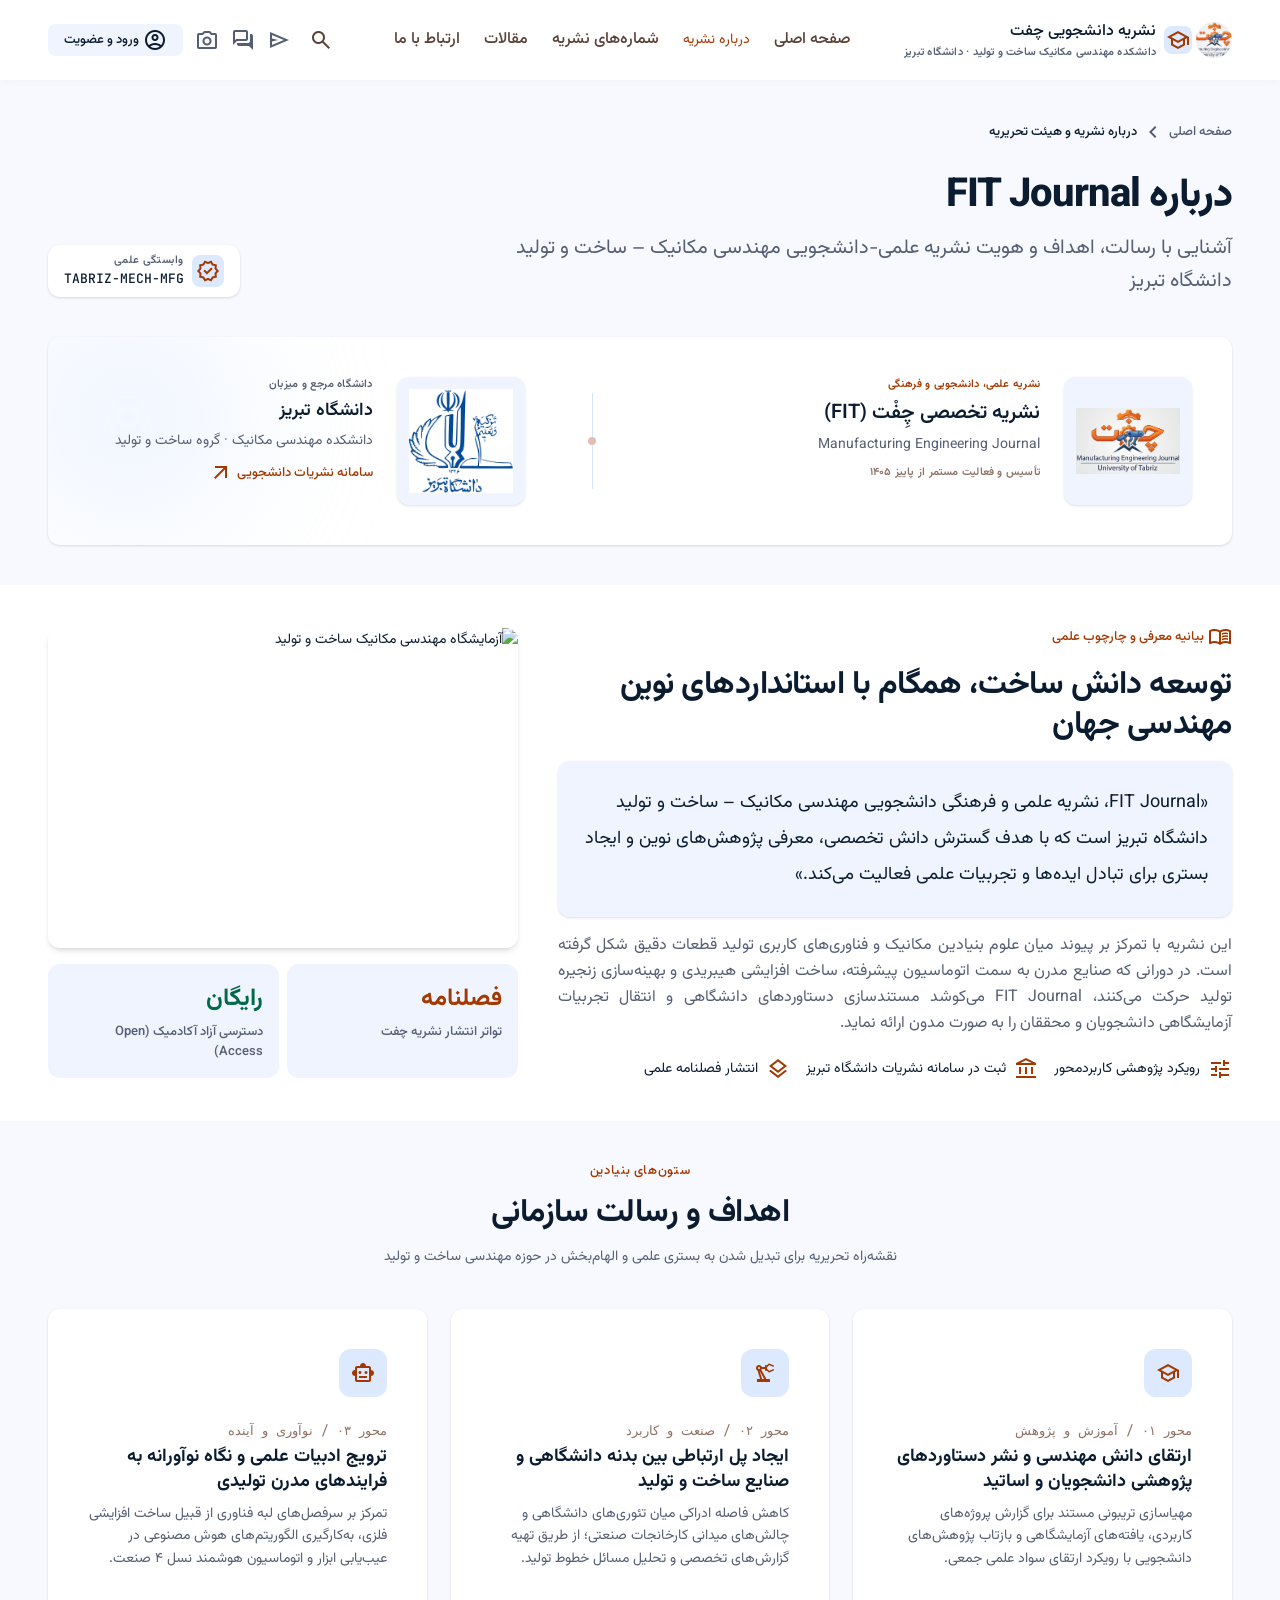
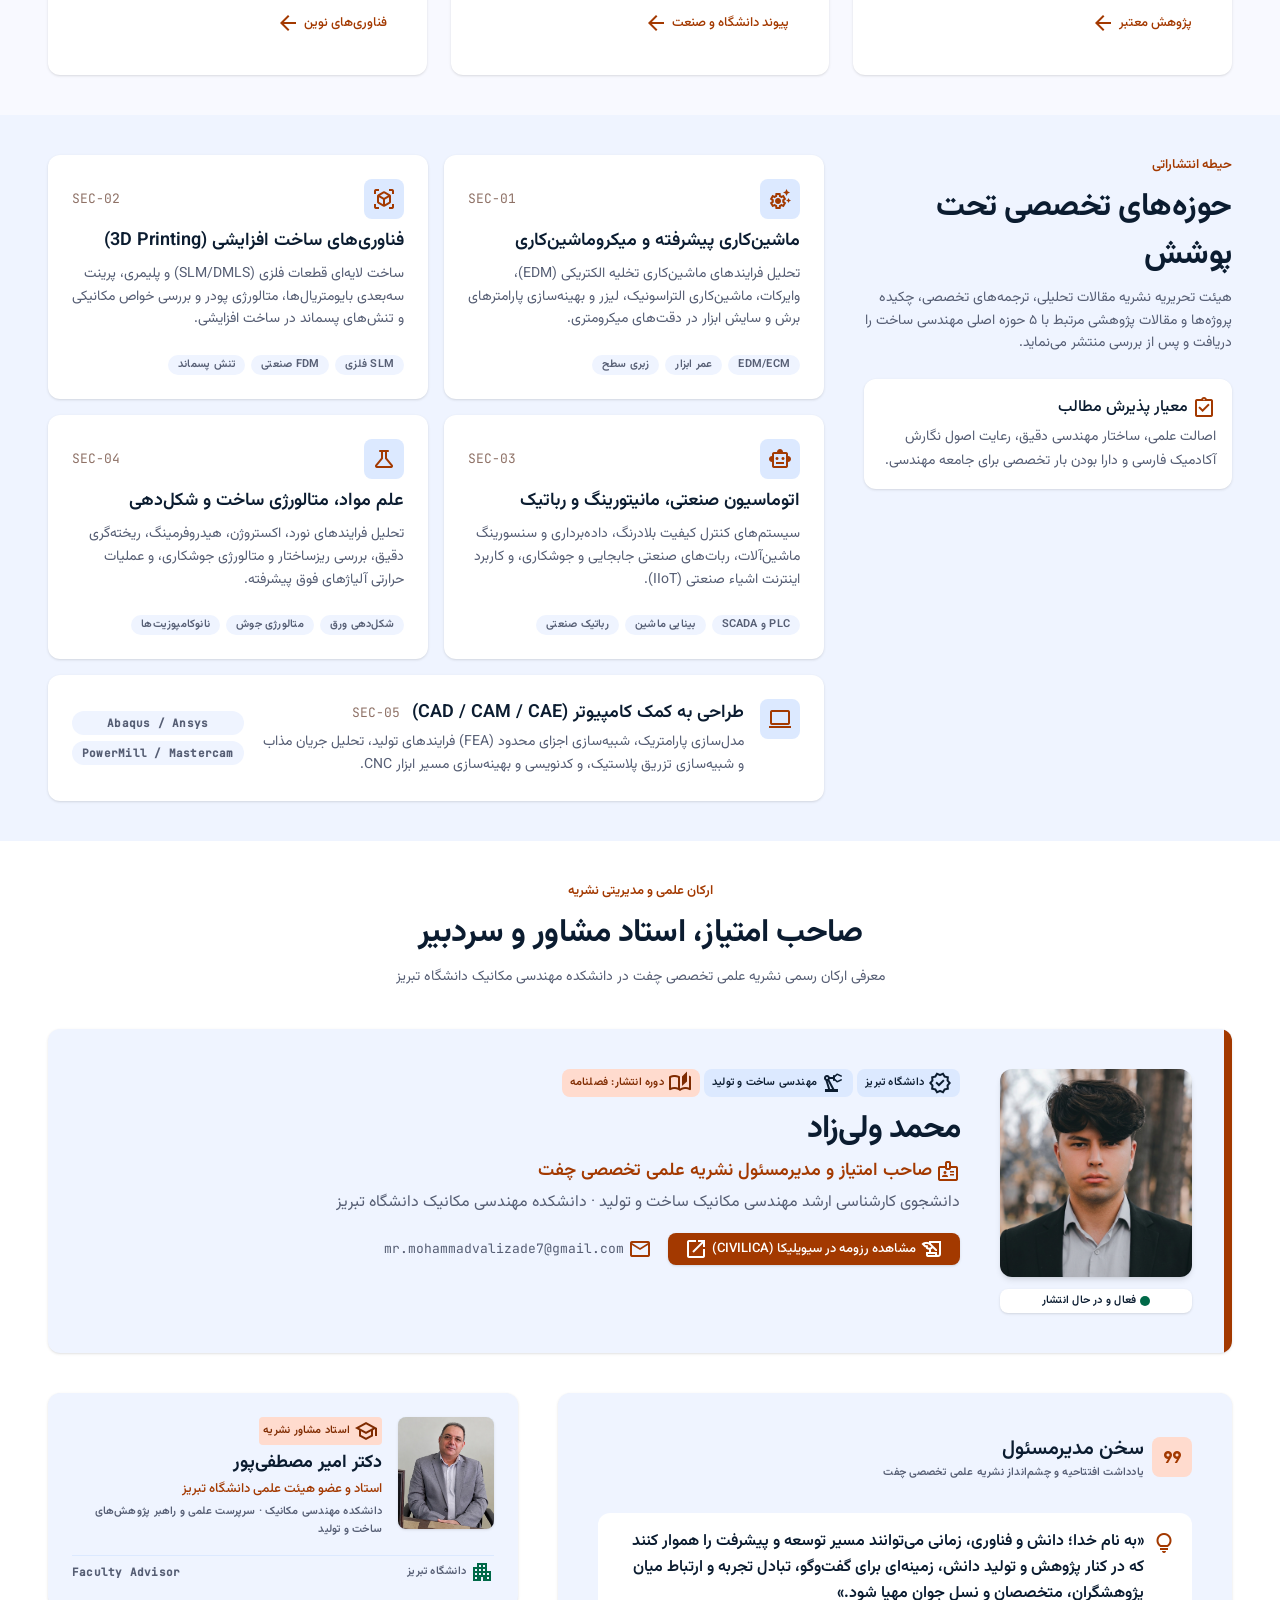
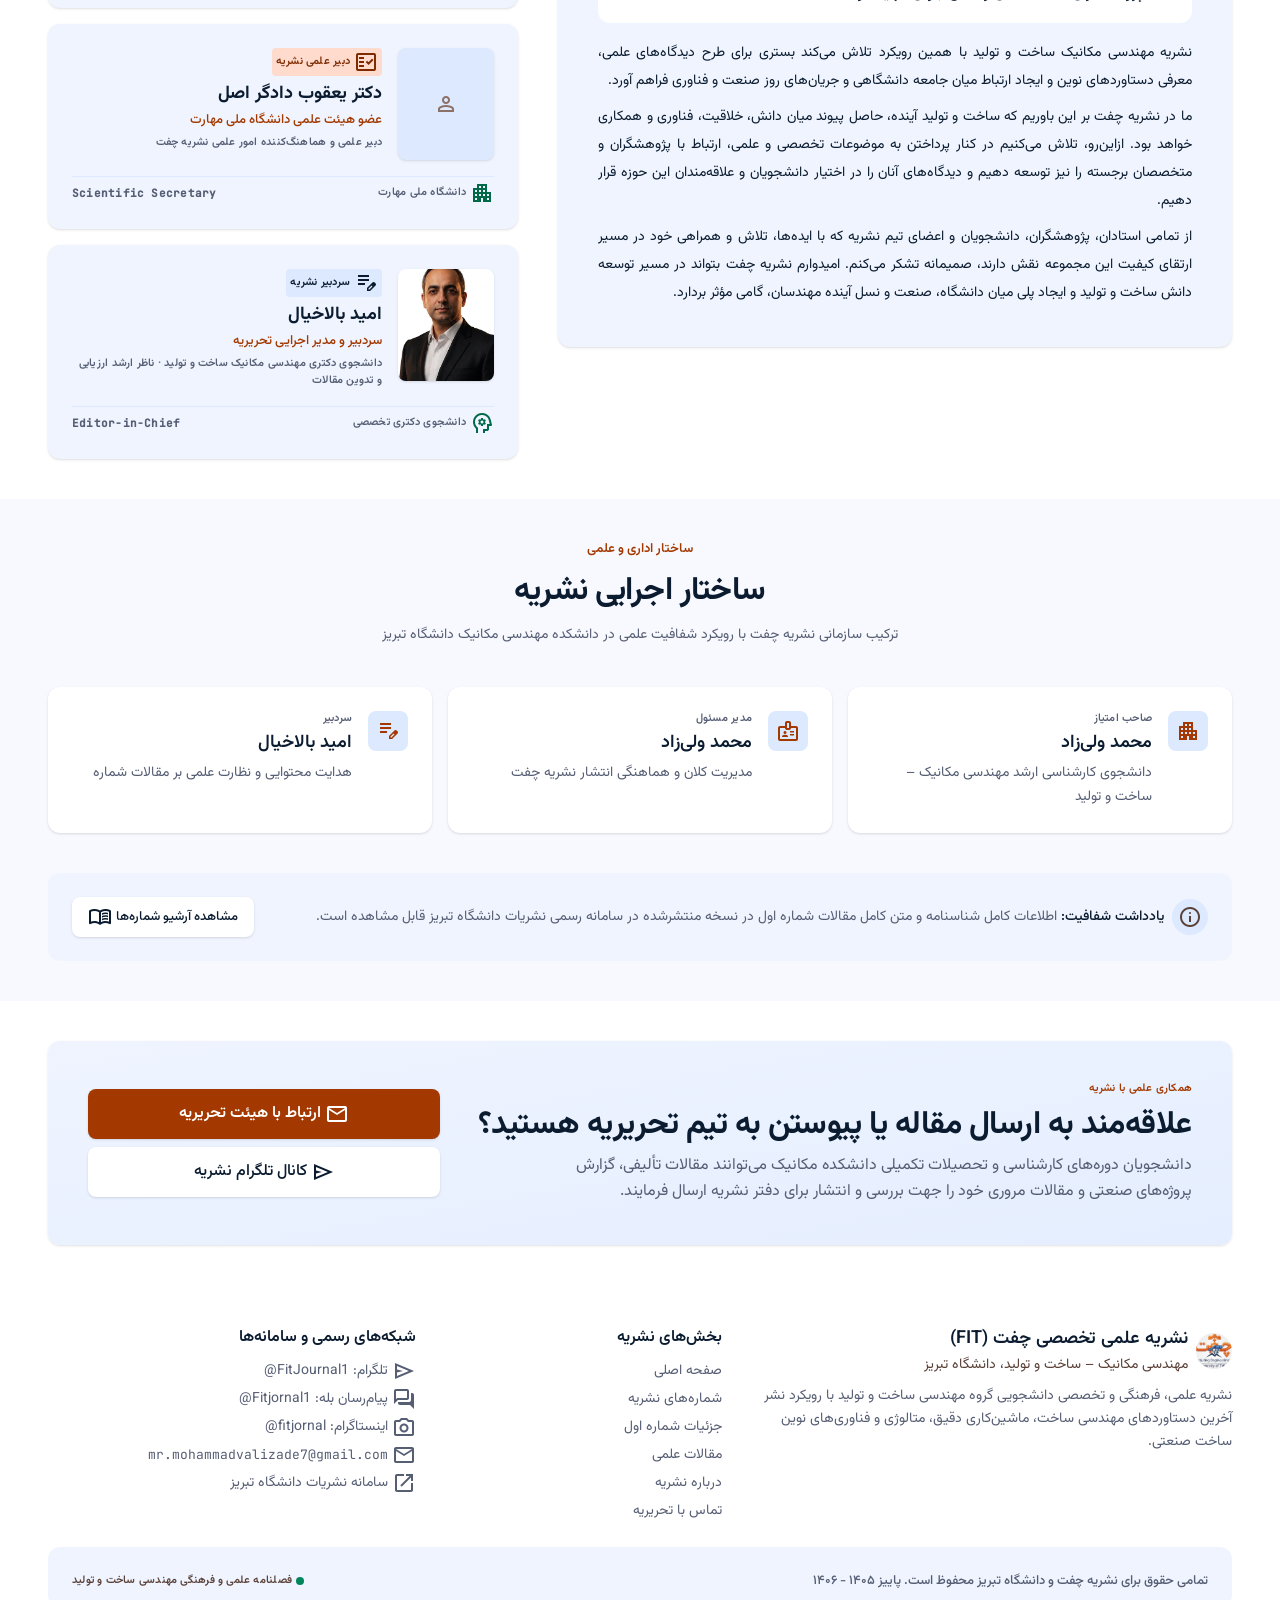
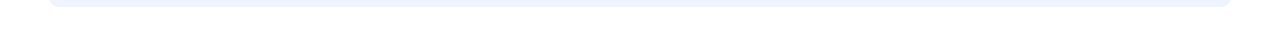
==== commit 9c6d9a9f: "Update about.html" ====
--- a/about.html
+++ b/about.html
@@ -1,6 +1,7 @@
 <!DOCTYPE html>
 <html dir="rtl" lang="fa">
 <head>
+  <base href="./">
   <meta charset="utf-8" />
   <meta name="viewport" content="width=device-width, initial-scale=1.0" />
   <title>درباره نشریه | نشریه علمی تخصصی چفت (FIT) دانشگاه تبریز</title>
@@ -563,6 +564,28 @@
                   <span class="font-technical-code text-secondary" dir="ltr">Faculty Advisor</span>
                 </div>
               </div>
+                            <!-- Scientific Secretary Card -->
+              <div class="bg-surface-container-low rounded-xl p-space-lg flex flex-col gap-space-md group hover:bg-surface-container transition-colors shadow-sm">
+                <div class="flex items-start gap-space-md">
+                  <div class="relative w-24 h-28 rounded-lg overflow-hidden flex-shrink-0 bg-surface-container-high shadow-sm flex items-center justify-center">
+                    <span class="material-symbols-outlined text-[40px] text-outline absolute">person</span>
+                    <img alt="دکتر یعقوب دادگر اصل - دبیر علمی نشریه چفت" class="relative w-full h-full object-cover object-center group-hover:scale-105 transition-transform duration-500 ease-out" src="assets/images/dr-dadgar-asl.jpg" onerror="this.style.display='none'" />
+                  </div>
+                  <div class="flex-1 flex flex-col items-start justify-center">
+                    <span class="px-space-xs py-0.5 rounded bg-primary-fixed text-on-primary-fixed-variant font-label-sm text-label-sm font-semibold flex items-center gap-1 mb-space-xs">
+                      <span class="material-symbols-outlined text-[14px]">fact_check</span>
+                      دبیر علمی نشریه
+                    </span>
+                    <h4 class="font-title-lg text-title-lg text-on-surface font-bold mb-0.5">دکتر یعقوب دادگر اصل</h4>
+                    <span class="font-label-md text-label-md text-primary font-medium mb-1">عضو هیئت علمی دانشگاه ملی مهارت</span>
+                    <p class="font-label-sm text-label-sm text-secondary leading-relaxed">دبیر علمی و هماهنگ‌کننده امور علمی نشریه چفت</p>
+                  </div>
+                </div>
+                <div class="pt-space-xs border-t border-surface-container-high flex items-center justify-between font-label-sm text-label-sm text-secondary">
+                  <span class="flex items-center gap-1"><span class="material-symbols-outlined text-[15px] text-tertiary">apartment</span>دانشگاه ملی مهارت</span>
+                  <span class="font-technical-code text-secondary" dir="ltr">Scientific Secretary</span>
+                </div>
+              </div>
 
               <!-- Editor-in-Chief Card -->
               <div class="bg-surface-container-low rounded-xl p-space-lg flex flex-col gap-space-md group hover:bg-surface-container transition-colors shadow-sm">
@@ -589,6 +612,7 @@
           </div>
         </div>
       </section>
+      
 
       <!-- Governance Architecture -->
       <section class="w-full py-space-xl bg-surface">
@@ -750,6 +774,7 @@
   <button id="back-to-top-btn" aria-label="بازگشت به بالای صفحه" class="fixed bottom-6 left-6 z-40 w-11 h-11 rounded-full bg-primary text-on-primary shadow-lg hover:bg-primary-container transition-all duration-300 flex items-center justify-center opacity-0 pointer-events-none translate-y-4" type="button">
     <span class="material-symbols-outlined text-[22px]">arrow_upward</span>
   </button>
+  <base href="./">
 
   <script src="assets/js/main.js"></script>
 </body>
--- a/assets/css/fonts.css
+++ b/assets/css/fonts.css
@@ -0,0 +1,270 @@
+/* Local Self-Hosted Fonts for GitHub Pages & Offline Compatibility */
+/* arabic */
+@font-face {
+  font-family: 'Vazirmatn';
+  font-style: normal;
+  font-weight: 400;
+  font-display: swap;
+  src: url(../fonts/vazirmatn-1.woff2) format('woff2');
+  unicode-range: U+0600-06FF, U+0750-077F, U+0870-0891, U+0897-08E1, U+08E3-08FF, U+200C-200E, U+2010-2011, U+204F, U+2E41, U+FB50-FDFF, U+FE70-FE74, U+FE76-FEFC, U+102E0-102FB, U+10E60-10E7E, U+10EC2-10EC7, U+10EC9-10EEE, U+10EF0-10EFF, U+1EE00-1EE03, U+1EE05-1EE1F, U+1EE21-1EE22, U+1EE24, U+1EE27, U+1EE29-1EE32, U+1EE34-1EE37, U+1EE39, U+1EE3B, U+1EE42, U+1EE47, U+1EE49, U+1EE4B, U+1EE4D-1EE4F, U+1EE51-1EE52, U+1EE54, U+1EE57, U+1EE59, U+1EE5B, U+1EE5D, U+1EE5F, U+1EE61-1EE62, U+1EE64, U+1EE67-1EE6A, U+1EE6C-1EE72, U+1EE74-1EE77, U+1EE79-1EE7C, U+1EE7E, U+1EE80-1EE89, U+1EE8B-1EE9B, U+1EEA1-1EEA3, U+1EEA5-1EEA9, U+1EEAB-1EEBB, U+1EEF0-1EEF1;
+}
+/* latin-ext */
+@font-face {
+  font-family: 'Vazirmatn';
+  font-style: normal;
+  font-weight: 400;
+  font-display: swap;
+  src: url(../fonts/vazirmatn-0.woff2) format('woff2');
+  unicode-range: U+0100-02BA, U+02BD-02C5, U+02C7-02CC, U+02CE-02D7, U+02DD-02FF, U+0304, U+0308, U+0329, U+1D00-1DBF, U+1E00-1E9F, U+1EF2-1EFF, U+2020, U+20A0-20AB, U+20AD-20C4, U+2113, U+2C60-2C7F, U+A720-A7FF;
+}
+/* latin */
+@font-face {
+  font-family: 'Vazirmatn';
+  font-style: normal;
+  font-weight: 400;
+  font-display: swap;
+  src: url(../fonts/vazirmatn-2.woff2) format('woff2');
+  unicode-range: U+0000-00FF, U+0131, U+0152-0153, U+02BB-02BC, U+02C6, U+02DA, U+02DC, U+0304, U+0308, U+0329, U+2000-206F, U+20AC, U+2122, U+2191, U+2193, U+2212, U+2215, U+FEFF, U+FFFD;
+}
+/* arabic */
+@font-face {
+  font-family: 'Vazirmatn';
+  font-style: normal;
+  font-weight: 500;
+  font-display: swap;
+  src: url(../fonts/vazirmatn-1.woff2) format('woff2');
+  unicode-range: U+0600-06FF, U+0750-077F, U+0870-0891, U+0897-08E1, U+08E3-08FF, U+200C-200E, U+2010-2011, U+204F, U+2E41, U+FB50-FDFF, U+FE70-FE74, U+FE76-FEFC, U+102E0-102FB, U+10E60-10E7E, U+10EC2-10EC7, U+10EC9-10EEE, U+10EF0-10EFF, U+1EE00-1EE03, U+1EE05-1EE1F, U+1EE21-1EE22, U+1EE24, U+1EE27, U+1EE29-1EE32, U+1EE34-1EE37, U+1EE39, U+1EE3B, U+1EE42, U+1EE47, U+1EE49, U+1EE4B, U+1EE4D-1EE4F, U+1EE51-1EE52, U+1EE54, U+1EE57, U+1EE59, U+1EE5B, U+1EE5D, U+1EE5F, U+1EE61-1EE62, U+1EE64, U+1EE67-1EE6A, U+1EE6C-1EE72, U+1EE74-1EE77, U+1EE79-1EE7C, U+1EE7E, U+1EE80-1EE89, U+1EE8B-1EE9B, U+1EEA1-1EEA3, U+1EEA5-1EEA9, U+1EEAB-1EEBB, U+1EEF0-1EEF1;
+}
+/* latin-ext */
+@font-face {
+  font-family: 'Vazirmatn';
+  font-style: normal;
+  font-weight: 500;
+  font-display: swap;
+  src: url(../fonts/vazirmatn-0.woff2) format('woff2');
+  unicode-range: U+0100-02BA, U+02BD-02C5, U+02C7-02CC, U+02CE-02D7, U+02DD-02FF, U+0304, U+0308, U+0329, U+1D00-1DBF, U+1E00-1E9F, U+1EF2-1EFF, U+2020, U+20A0-20AB, U+20AD-20C4, U+2113, U+2C60-2C7F, U+A720-A7FF;
+}
+/* latin */
+@font-face {
+  font-family: 'Vazirmatn';
+  font-style: normal;
+  font-weight: 500;
+  font-display: swap;
+  src: url(../fonts/vazirmatn-2.woff2) format('woff2');
+  unicode-range: U+0000-00FF, U+0131, U+0152-0153, U+02BB-02BC, U+02C6, U+02DA, U+02DC, U+0304, U+0308, U+0329, U+2000-206F, U+20AC, U+2122, U+2191, U+2193, U+2212, U+2215, U+FEFF, U+FFFD;
+}
+/* arabic */
+@font-face {
+  font-family: 'Vazirmatn';
+  font-style: normal;
+  font-weight: 600;
+  font-display: swap;
+  src: url(../fonts/vazirmatn-1.woff2) format('woff2');
+  unicode-range: U+0600-06FF, U+0750-077F, U+0870-0891, U+0897-08E1, U+08E3-08FF, U+200C-200E, U+2010-2011, U+204F, U+2E41, U+FB50-FDFF, U+FE70-FE74, U+FE76-FEFC, U+102E0-102FB, U+10E60-10E7E, U+10EC2-10EC7, U+10EC9-10EEE, U+10EF0-10EFF, U+1EE00-1EE03, U+1EE05-1EE1F, U+1EE21-1EE22, U+1EE24, U+1EE27, U+1EE29-1EE32, U+1EE34-1EE37, U+1EE39, U+1EE3B, U+1EE42, U+1EE47, U+1EE49, U+1EE4B, U+1EE4D-1EE4F, U+1EE51-1EE52, U+1EE54, U+1EE57, U+1EE59, U+1EE5B, U+1EE5D, U+1EE5F, U+1EE61-1EE62, U+1EE64, U+1EE67-1EE6A, U+1EE6C-1EE72, U+1EE74-1EE77, U+1EE79-1EE7C, U+1EE7E, U+1EE80-1EE89, U+1EE8B-1EE9B, U+1EEA1-1EEA3, U+1EEA5-1EEA9, U+1EEAB-1EEBB, U+1EEF0-1EEF1;
+}
+/* latin-ext */
+@font-face {
+  font-family: 'Vazirmatn';
+  font-style: normal;
+  font-weight: 600;
+  font-display: swap;
+  src: url(../fonts/vazirmatn-0.woff2) format('woff2');
+  unicode-range: U+0100-02BA, U+02BD-02C5, U+02C7-02CC, U+02CE-02D7, U+02DD-02FF, U+0304, U+0308, U+0329, U+1D00-1DBF, U+1E00-1E9F, U+1EF2-1EFF, U+2020, U+20A0-20AB, U+20AD-20C4, U+2113, U+2C60-2C7F, U+A720-A7FF;
+}
+/* latin */
+@font-face {
+  font-family: 'Vazirmatn';
+  font-style: normal;
+  font-weight: 600;
+  font-display: swap;
+  src: url(../fonts/vazirmatn-2.woff2) format('woff2');
+  unicode-range: U+0000-00FF, U+0131, U+0152-0153, U+02BB-02BC, U+02C6, U+02DA, U+02DC, U+0304, U+0308, U+0329, U+2000-206F, U+20AC, U+2122, U+2191, U+2193, U+2212, U+2215, U+FEFF, U+FFFD;
+}
+/* arabic */
+@font-face {
+  font-family: 'Vazirmatn';
+  font-style: normal;
+  font-weight: 700;
+  font-display: swap;
+  src: url(../fonts/vazirmatn-1.woff2) format('woff2');
+  unicode-range: U+0600-06FF, U+0750-077F, U+0870-0891, U+0897-08E1, U+08E3-08FF, U+200C-200E, U+2010-2011, U+204F, U+2E41, U+FB50-FDFF, U+FE70-FE74, U+FE76-FEFC, U+102E0-102FB, U+10E60-10E7E, U+10EC2-10EC7, U+10EC9-10EEE, U+10EF0-10EFF, U+1EE00-1EE03, U+1EE05-1EE1F, U+1EE21-1EE22, U+1EE24, U+1EE27, U+1EE29-1EE32, U+1EE34-1EE37, U+1EE39, U+1EE3B, U+1EE42, U+1EE47, U+1EE49, U+1EE4B, U+1EE4D-1EE4F, U+1EE51-1EE52, U+1EE54, U+1EE57, U+1EE59, U+1EE5B, U+1EE5D, U+1EE5F, U+1EE61-1EE62, U+1EE64, U+1EE67-1EE6A, U+1EE6C-1EE72, U+1EE74-1EE77, U+1EE79-1EE7C, U+1EE7E, U+1EE80-1EE89, U+1EE8B-1EE9B, U+1EEA1-1EEA3, U+1EEA5-1EEA9, U+1EEAB-1EEBB, U+1EEF0-1EEF1;
+}
+/* latin-ext */
+@font-face {
+  font-family: 'Vazirmatn';
+  font-style: normal;
+  font-weight: 700;
+  font-display: swap;
+  src: url(../fonts/vazirmatn-0.woff2) format('woff2');
+  unicode-range: U+0100-02BA, U+02BD-02C5, U+02C7-02CC, U+02CE-02D7, U+02DD-02FF, U+0304, U+0308, U+0329, U+1D00-1DBF, U+1E00-1E9F, U+1EF2-1EFF, U+2020, U+20A0-20AB, U+20AD-20C4, U+2113, U+2C60-2C7F, U+A720-A7FF;
+}
+/* latin */
+@font-face {
+  font-family: 'Vazirmatn';
+  font-style: normal;
+  font-weight: 700;
+  font-display: swap;
+  src: url(../fonts/vazirmatn-2.woff2) format('woff2');
+  unicode-range: U+0000-00FF, U+0131, U+0152-0153, U+02BB-02BC, U+02C6, U+02DA, U+02DC, U+0304, U+0308, U+0329, U+2000-206F, U+20AC, U+2122, U+2191, U+2193, U+2212, U+2215, U+FEFF, U+FFFD;
+}
+/* arabic */
+@font-face {
+  font-family: 'Vazirmatn';
+  font-style: normal;
+  font-weight: 800;
+  font-display: swap;
+  src: url(../fonts/vazirmatn-1.woff2) format('woff2');
+  unicode-range: U+0600-06FF, U+0750-077F, U+0870-0891, U+0897-08E1, U+08E3-08FF, U+200C-200E, U+2010-2011, U+204F, U+2E41, U+FB50-FDFF, U+FE70-FE74, U+FE76-FEFC, U+102E0-102FB, U+10E60-10E7E, U+10EC2-10EC7, U+10EC9-10EEE, U+10EF0-10EFF, U+1EE00-1EE03, U+1EE05-1EE1F, U+1EE21-1EE22, U+1EE24, U+1EE27, U+1EE29-1EE32, U+1EE34-1EE37, U+1EE39, U+1EE3B, U+1EE42, U+1EE47, U+1EE49, U+1EE4B, U+1EE4D-1EE4F, U+1EE51-1EE52, U+1EE54, U+1EE57, U+1EE59, U+1EE5B, U+1EE5D, U+1EE5F, U+1EE61-1EE62, U+1EE64, U+1EE67-1EE6A, U+1EE6C-1EE72, U+1EE74-1EE77, U+1EE79-1EE7C, U+1EE7E, U+1EE80-1EE89, U+1EE8B-1EE9B, U+1EEA1-1EEA3, U+1EEA5-1EEA9, U+1EEAB-1EEBB, U+1EEF0-1EEF1;
+}
+/* latin-ext */
+@font-face {
+  font-family: 'Vazirmatn';
+  font-style: normal;
+  font-weight: 800;
+  font-display: swap;
+  src: url(../fonts/vazirmatn-0.woff2) format('woff2');
+  unicode-range: U+0100-02BA, U+02BD-02C5, U+02C7-02CC, U+02CE-02D7, U+02DD-02FF, U+0304, U+0308, U+0329, U+1D00-1DBF, U+1E00-1E9F, U+1EF2-1EFF, U+2020, U+20A0-20AB, U+20AD-20C4, U+2113, U+2C60-2C7F, U+A720-A7FF;
+}
+/* latin */
+@font-face {
+  font-family: 'Vazirmatn';
+  font-style: normal;
+  font-weight: 800;
+  font-display: swap;
+  src: url(../fonts/vazirmatn-2.woff2) format('woff2');
+  unicode-range: U+0000-00FF, U+0131, U+0152-0153, U+02BB-02BC, U+02C6, U+02DA, U+02DC, U+0304, U+0308, U+0329, U+2000-206F, U+20AC, U+2122, U+2191, U+2193, U+2212, U+2215, U+FEFF, U+FFFD;
+}
+
+/* cyrillic-ext */
+@font-face {
+  font-family: 'JetBrains Mono';
+  font-style: normal;
+  font-weight: 400;
+  font-display: swap;
+  src: url(../fonts/jetbrains-mono-0.woff2) format('woff2');
+  unicode-range: U+0460-052F, U+1C80-1C8A, U+20B4, U+2DE0-2DFF, U+A640-A69F, U+FE2E-FE2F;
+}
+/* cyrillic */
+@font-face {
+  font-family: 'JetBrains Mono';
+  font-style: normal;
+  font-weight: 400;
+  font-display: swap;
+  src: url(../fonts/jetbrains-mono-4.woff2) format('woff2');
+  unicode-range: U+0301, U+0400-045F, U+0490-0491, U+04B0-04B1, U+2116;
+}
+/* greek */
+@font-face {
+  font-family: 'JetBrains Mono';
+  font-style: normal;
+  font-weight: 400;
+  font-display: swap;
+  src: url(../fonts/jetbrains-mono-3.woff2) format('woff2');
+  unicode-range: U+0370-0377, U+037A-037F, U+0384-038A, U+038C, U+038E-03A1, U+03A3-03FF;
+}
+/* vietnamese */
+@font-face {
+  font-family: 'JetBrains Mono';
+  font-style: normal;
+  font-weight: 400;
+  font-display: swap;
+  src: url(../fonts/jetbrains-mono-5.woff2) format('woff2');
+  unicode-range: U+0102-0103, U+0110-0111, U+0128-0129, U+0168-0169, U+01A0-01A1, U+01AF-01B0, U+0300-0301, U+0303-0304, U+0308-0309, U+0323, U+0329, U+1EA0-1EF9, U+20AB;
+}
+/* latin-ext */
+@font-face {
+  font-family: 'JetBrains Mono';
+  font-style: normal;
+  font-weight: 400;
+  font-display: swap;
+  src: url(../fonts/jetbrains-mono-1.woff2) format('woff2');
+  unicode-range: U+0100-02BA, U+02BD-02C5, U+02C7-02CC, U+02CE-02D7, U+02DD-02FF, U+0304, U+0308, U+0329, U+1D00-1DBF, U+1E00-1E9F, U+1EF2-1EFF, U+2020, U+20A0-20AB, U+20AD-20C4, U+2113, U+2C60-2C7F, U+A720-A7FF;
+}
+/* latin */
+@font-face {
+  font-family: 'JetBrains Mono';
+  font-style: normal;
+  font-weight: 400;
+  font-display: swap;
+  src: url(../fonts/jetbrains-mono-2.woff2) format('woff2');
+  unicode-range: U+0000-00FF, U+0131, U+0152-0153, U+02BB-02BC, U+02C6, U+02DA, U+02DC, U+0304, U+0308, U+0329, U+2000-206F, U+20AC, U+2122, U+2191, U+2193, U+2212, U+2215, U+FEFF, U+FFFD;
+}
+/* cyrillic-ext */
+@font-face {
+  font-family: 'JetBrains Mono';
+  font-style: normal;
+  font-weight: 500;
+  font-display: swap;
+  src: url(../fonts/jetbrains-mono-0.woff2) format('woff2');
+  unicode-range: U+0460-052F, U+1C80-1C8A, U+20B4, U+2DE0-2DFF, U+A640-A69F, U+FE2E-FE2F;
+}
+/* cyrillic */
+@font-face {
+  font-family: 'JetBrains Mono';
+  font-style: normal;
+  font-weight: 500;
+  font-display: swap;
+  src: url(../fonts/jetbrains-mono-4.woff2) format('woff2');
+  unicode-range: U+0301, U+0400-045F, U+0490-0491, U+04B0-04B1, U+2116;
+}
+/* greek */
+@font-face {
+  font-family: 'JetBrains Mono';
+  font-style: normal;
+  font-weight: 500;
+  font-display: swap;
+  src: url(../fonts/jetbrains-mono-3.woff2) format('woff2');
+  unicode-range: U+0370-0377, U+037A-037F, U+0384-038A, U+038C, U+038E-03A1, U+03A3-03FF;
+}
+/* vietnamese */
+@font-face {
+  font-family: 'JetBrains Mono';
+  font-style: normal;
+  font-weight: 500;
+  font-display: swap;
+  src: url(../fonts/jetbrains-mono-5.woff2) format('woff2');
+  unicode-range: U+0102-0103, U+0110-0111, U+0128-0129, U+0168-0169, U+01A0-01A1, U+01AF-01B0, U+0300-0301, U+0303-0304, U+0308-0309, U+0323, U+0329, U+1EA0-1EF9, U+20AB;
+}
+/* latin-ext */
+@font-face {
+  font-family: 'JetBrains Mono';
+  font-style: normal;
+  font-weight: 500;
+  font-display: swap;
+  src: url(../fonts/jetbrains-mono-1.woff2) format('woff2');
+  unicode-range: U+0100-02BA, U+02BD-02C5, U+02C7-02CC, U+02CE-02D7, U+02DD-02FF, U+0304, U+0308, U+0329, U+1D00-1DBF, U+1E00-1E9F, U+1EF2-1EFF, U+2020, U+20A0-20AB, U+20AD-20C4, U+2113, U+2C60-2C7F, U+A720-A7FF;
+}
+/* latin */
+@font-face {
+  font-family: 'JetBrains Mono';
+  font-style: normal;
+  font-weight: 500;
+  font-display: swap;
+  src: url(../fonts/jetbrains-mono-2.woff2) format('woff2');
+  unicode-range: U+0000-00FF, U+0131, U+0152-0153, U+02BB-02BC, U+02C6, U+02DA, U+02DC, U+0304, U+0308, U+0329, U+2000-206F, U+20AC, U+2122, U+2191, U+2193, U+2212, U+2215, U+FEFF, U+FFFD;
+}
+
+/* fallback */
+@font-face {
+  font-family: 'Material Symbols Outlined';
+  font-style: normal;
+  font-weight: 100 700;
+  src: url(../fonts/material-symbols-0.woff2) format('woff2');
+}
+
+.material-symbols-outlined {
+  font-family: 'Material Symbols Outlined';
+  font-weight: normal;
+  font-style: normal;
+  font-size: 24px;
+  line-height: 1;
+  letter-spacing: normal;
+  text-transform: none;
+  display: inline-block;
+  white-space: nowrap;
+  word-wrap: normal;
+  direction: ltr;
+  -webkit-font-feature-settings: 'liga';
+  -webkit-font-smoothing: antialiased;
+}
+
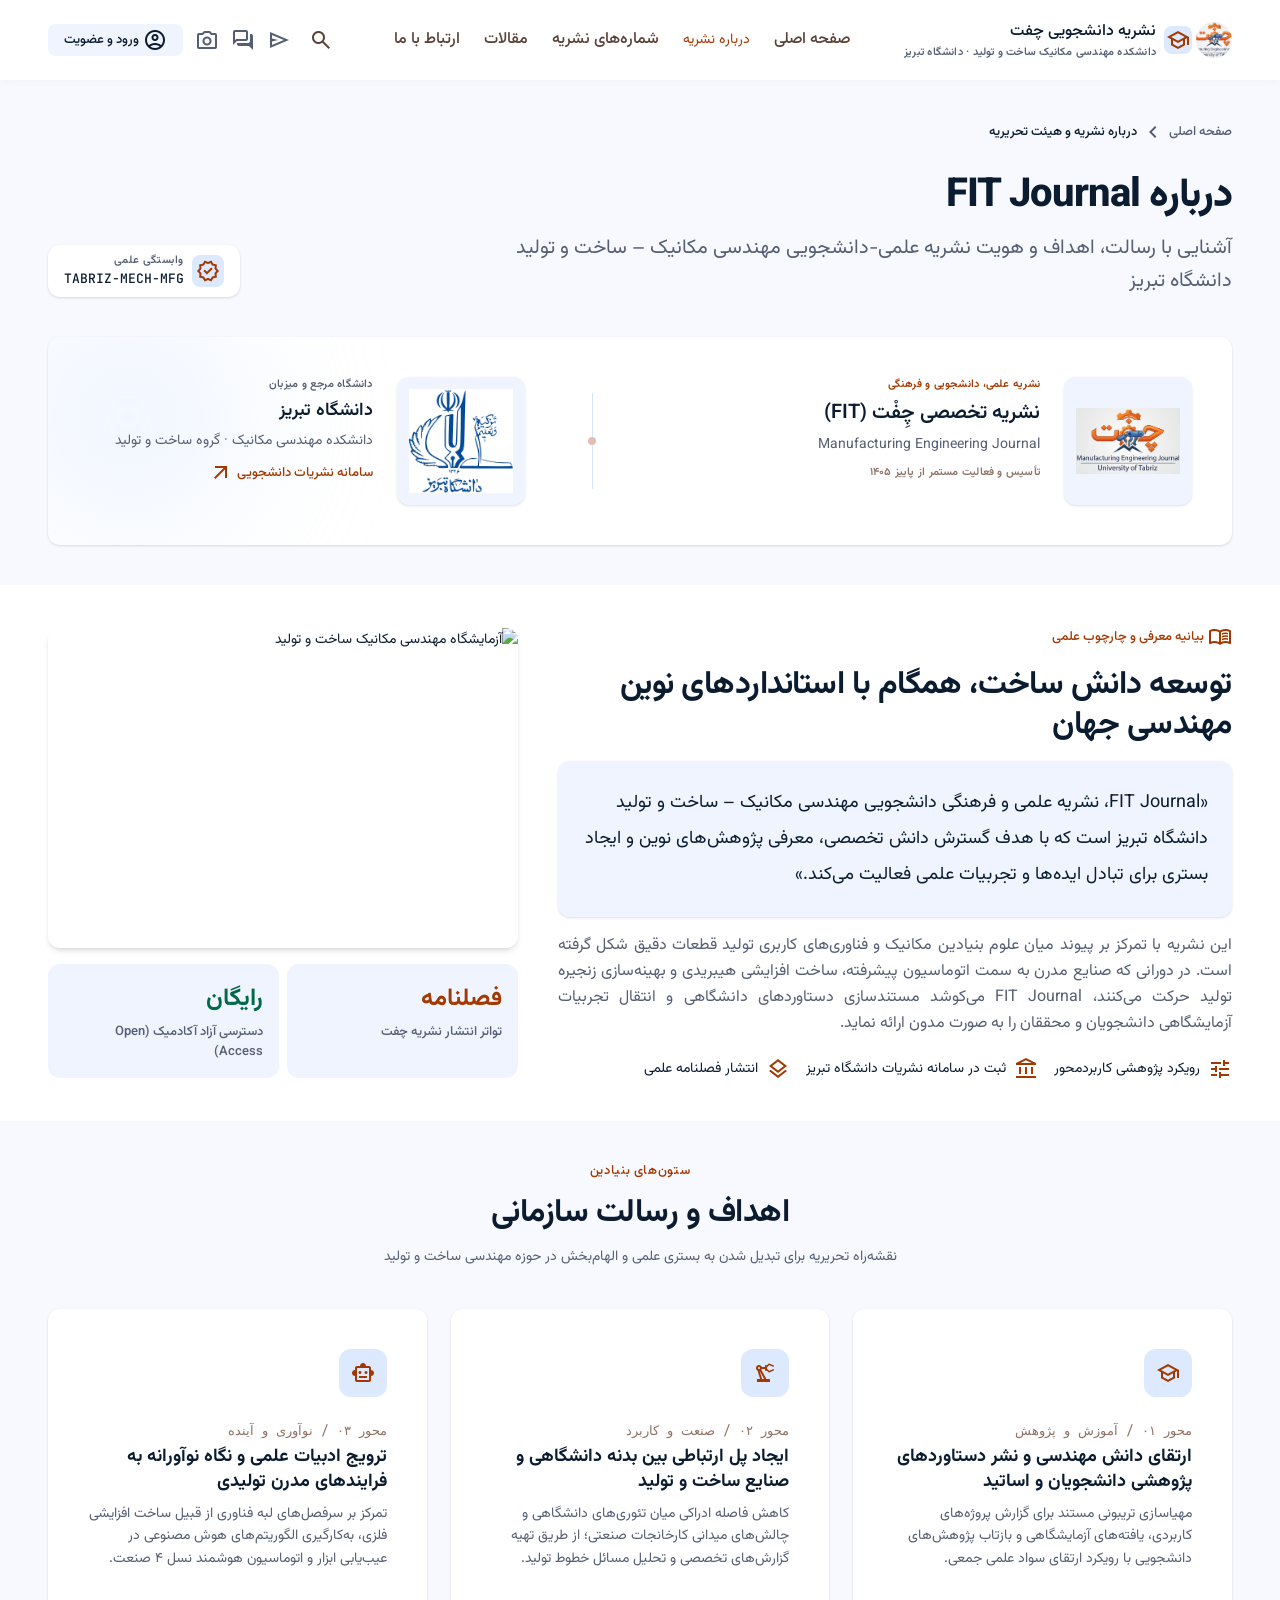
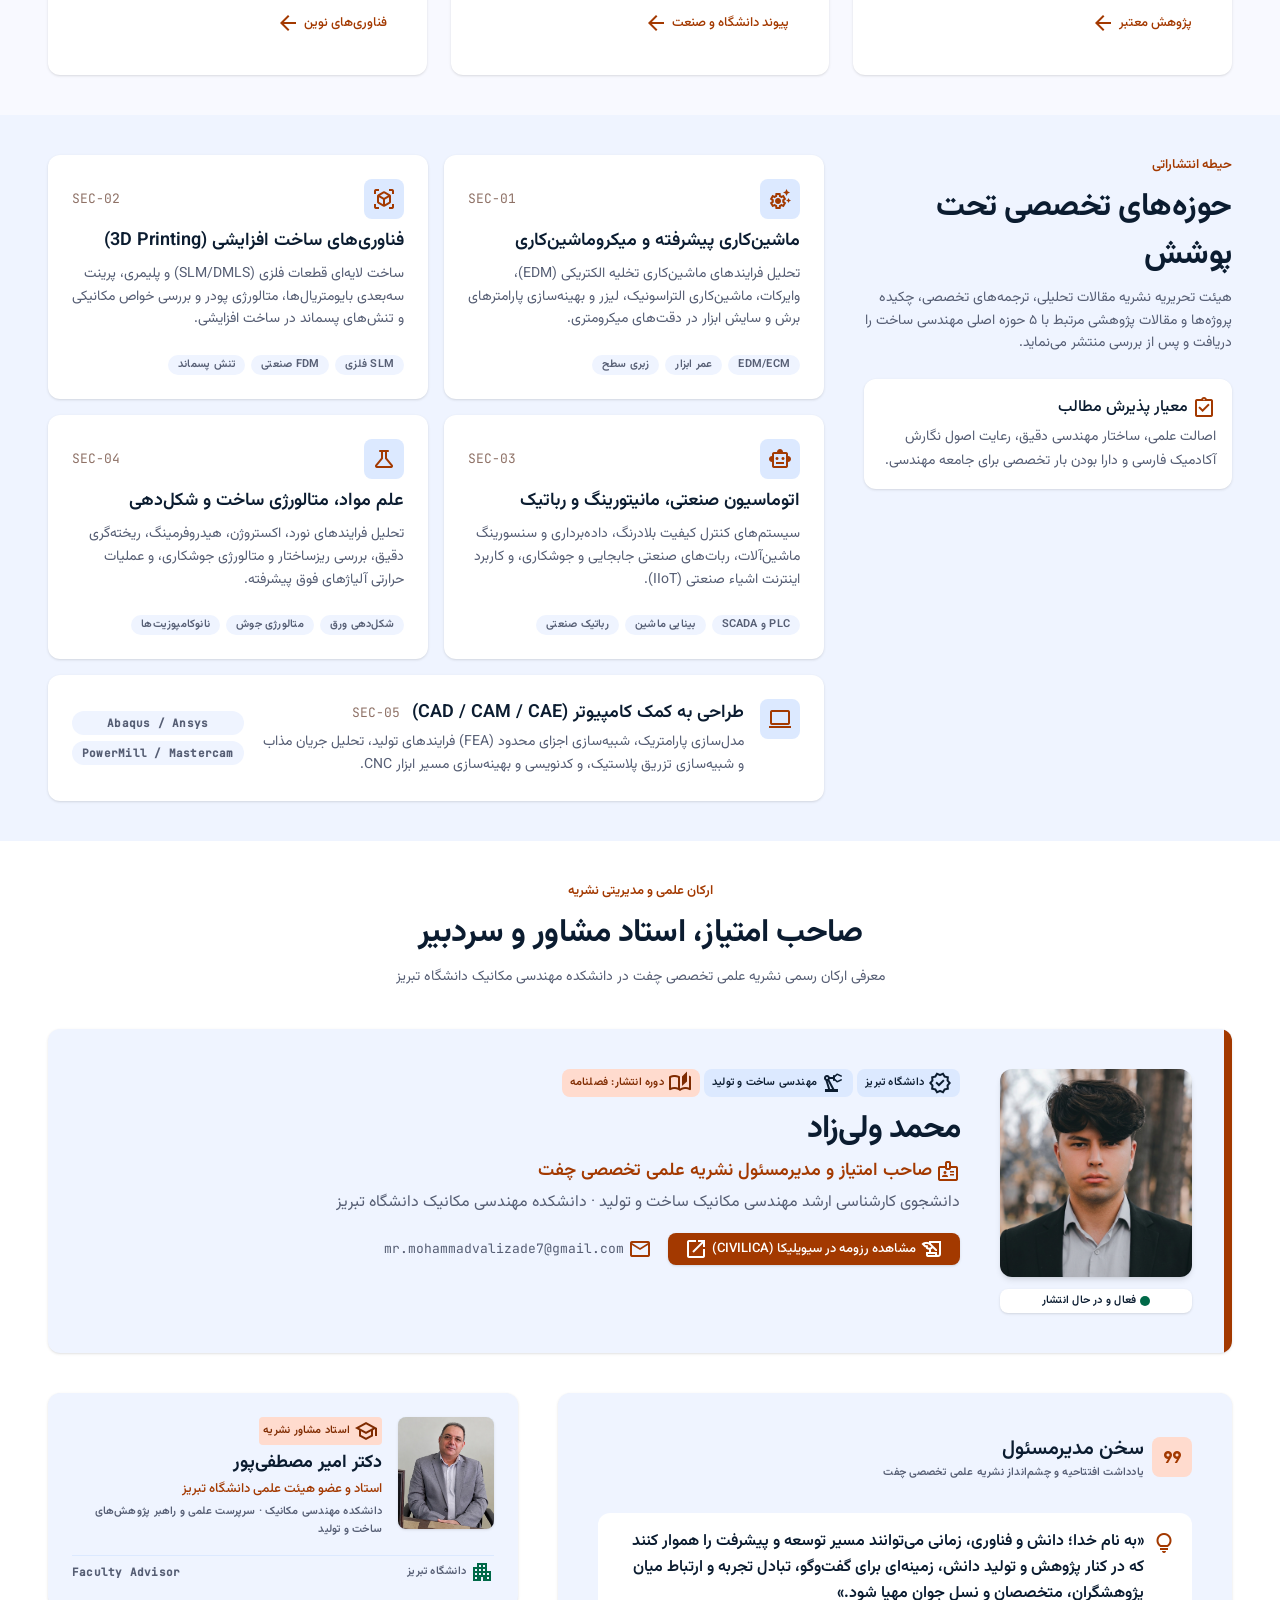
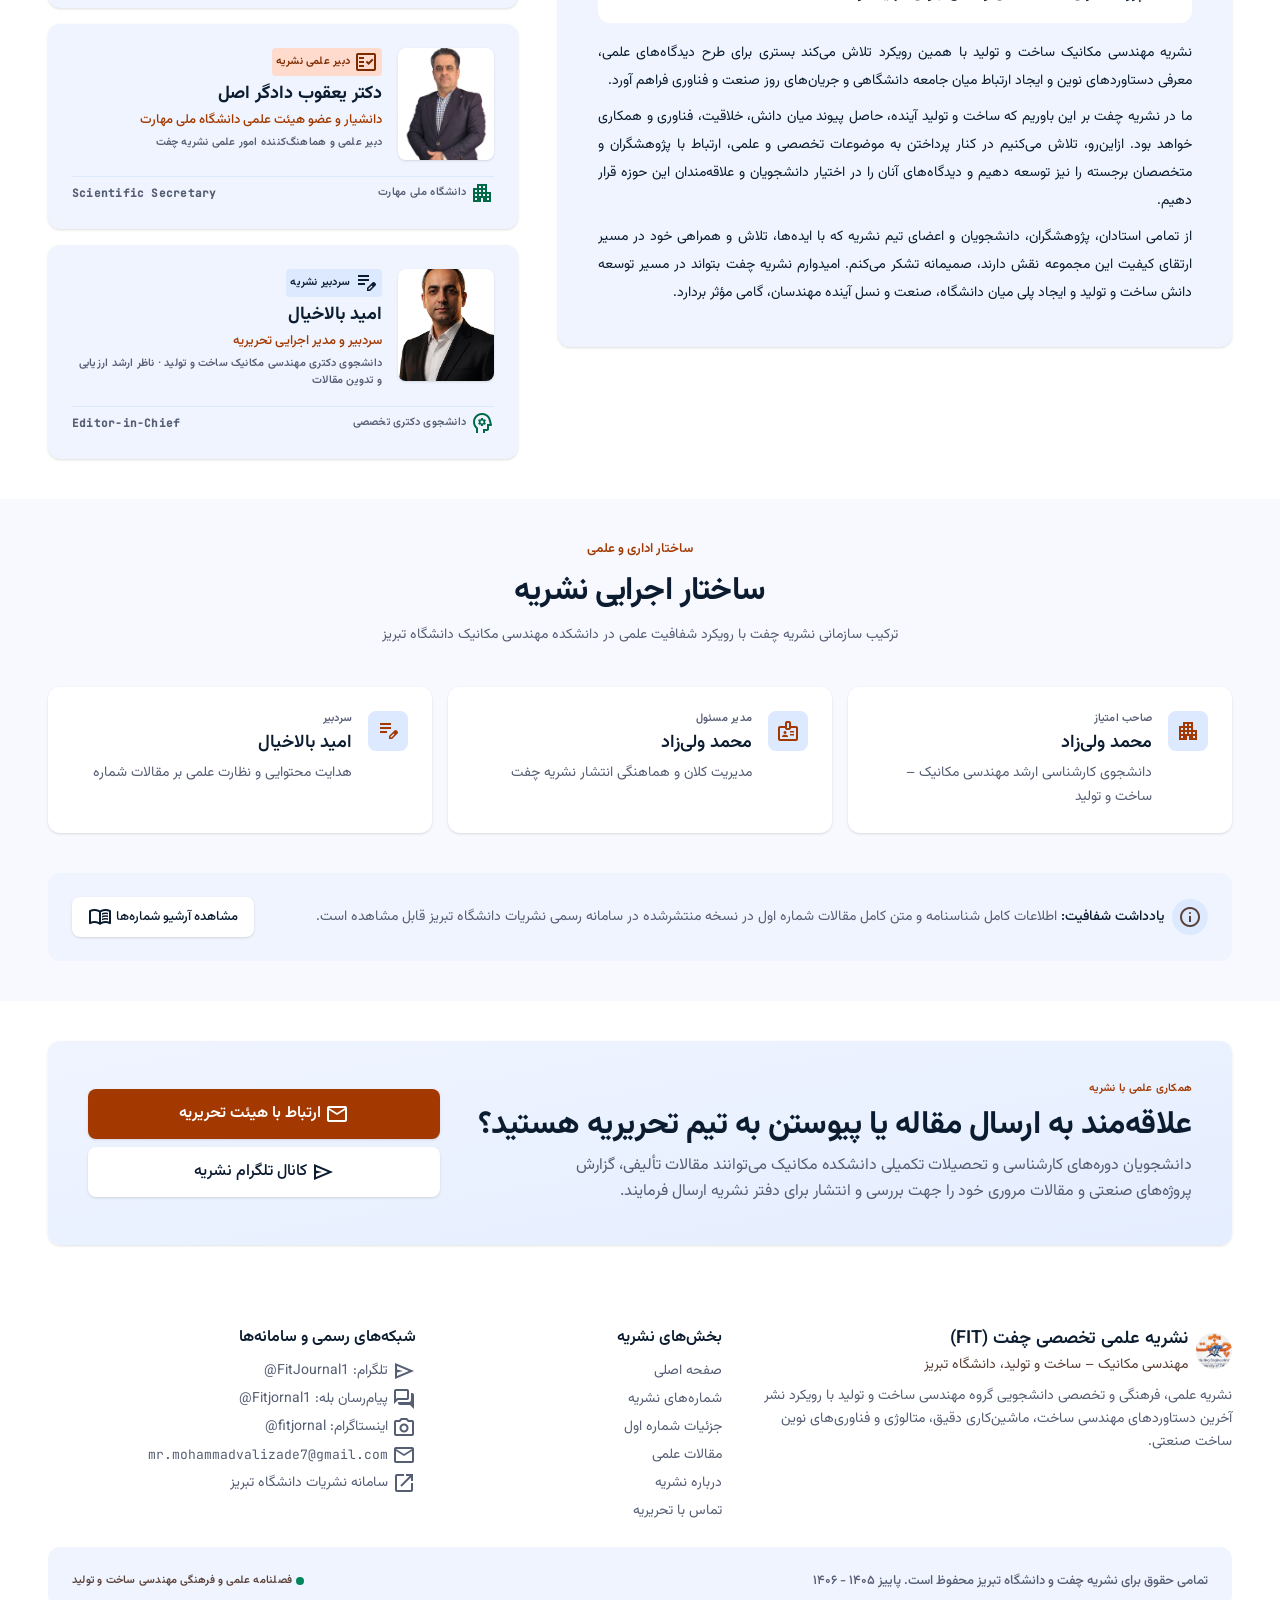
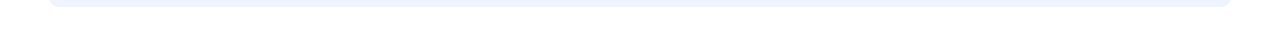
==== commit 846e9a9c: "Update about.html" ====
--- a/about.html
+++ b/about.html
@@ -577,7 +577,7 @@
                       دبیر علمی نشریه
                     </span>
                     <h4 class="font-title-lg text-title-lg text-on-surface font-bold mb-0.5">دکتر یعقوب دادگر اصل</h4>
-                    <span class="font-label-md text-label-md text-primary font-medium mb-1">عضو هیئت علمی دانشگاه ملی مهارت</span>
+                    <span class="font-label-md text-label-md text-primary font-medium mb-1">دانشیار و عضو هیئت علمی دانشگاه ملی مهارت</span>
                     <p class="font-label-sm text-label-sm text-secondary leading-relaxed">دبیر علمی و هماهنگ‌کننده امور علمی نشریه چفت</p>
                   </div>
                 </div>
